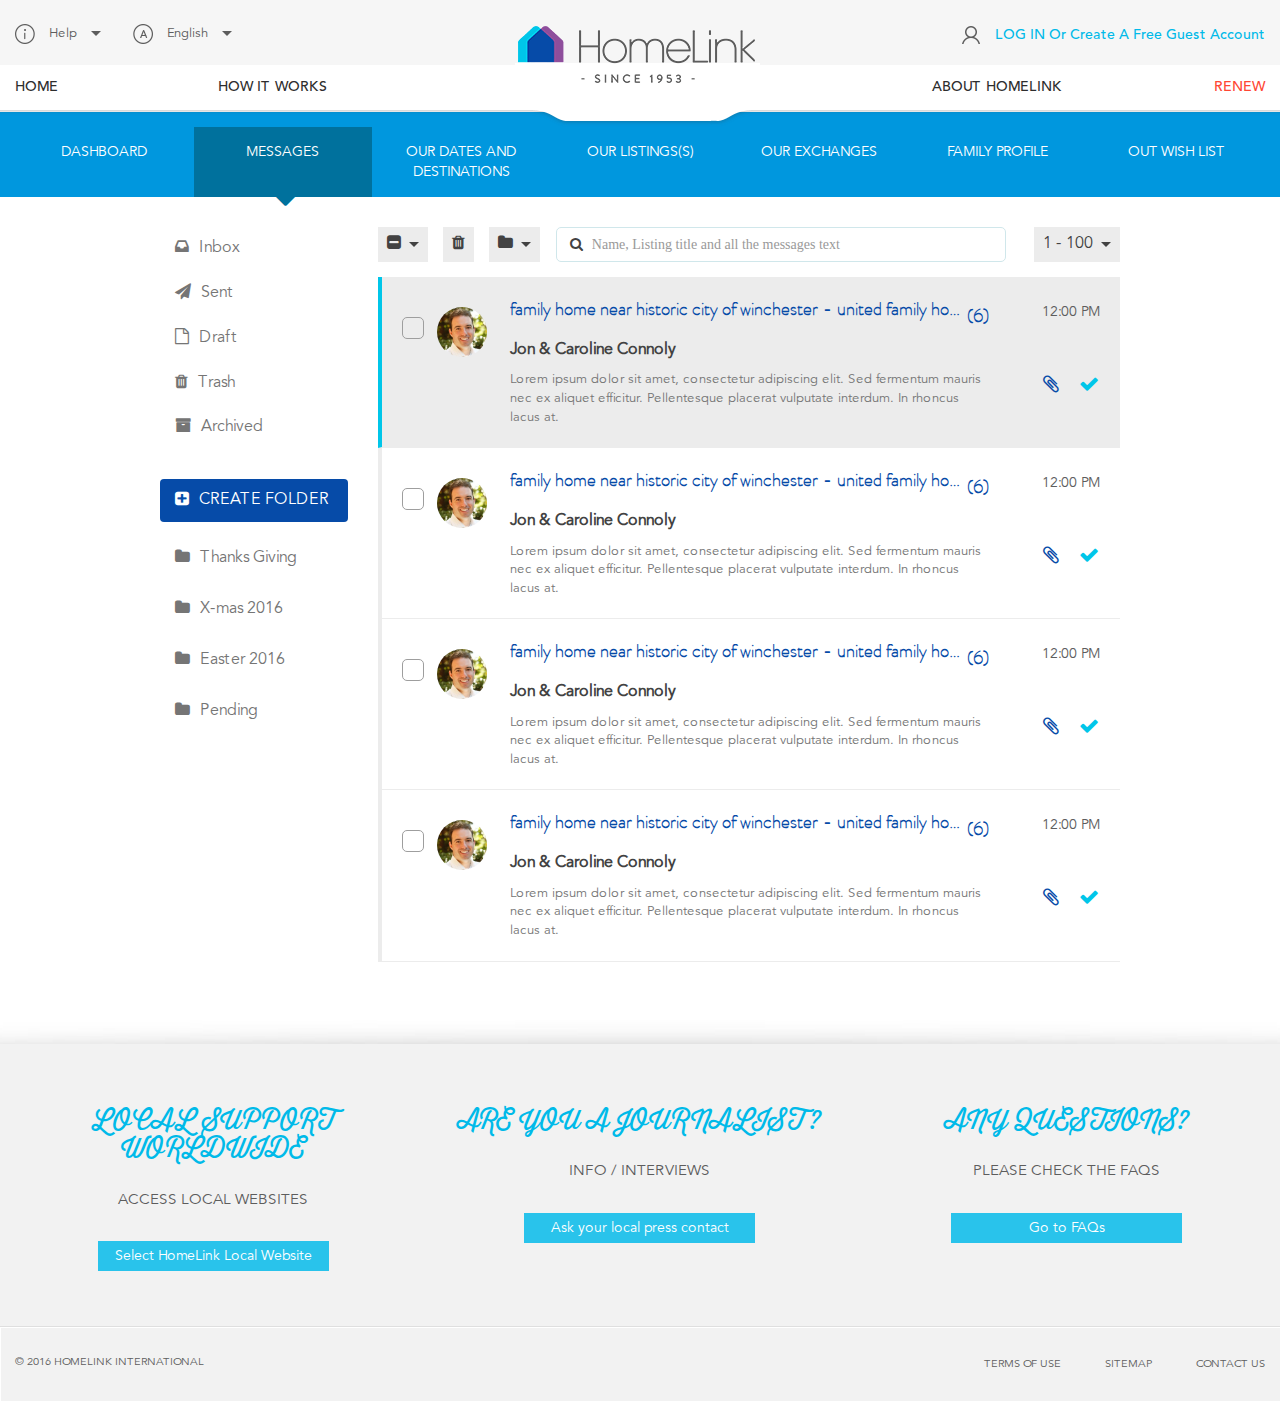
==== archived.html @ 824cca0e "Conversation With Page Added" ====
<!DOCTYPE html>
<html>
	<head>
		<title>Listing Page</title>
	    <link rel="icon" type="image/x-icon" href="/favicon.ico">
	    <meta name="viewport" content="width=990px">
	    <meta name="robots" content="noindex, nofollow" />
	    <meta charset="utf-8">
	    <meta http-equiv="X-UA-Compatible" content="IE=8" />
	    <meta http-equiv="X-UA-Compatible" content="IE=edge,chrome=1" />
	    <!-- css start -->
	    <link rel="stylesheet" type="text/css" href="css/style.css" />
        <link rel="stylesheet" type="text/css" href="css/homelink.css" />
        <link rel="stylesheet" type="text/css" href="css/bootstrap.min.css" />
        <link rel="stylesheet" href="fonts/font-awesome/css/font-awesome.min.css" />
	    <!-- HTML5 Shim and Respond.js IE8 support of HTML5 elements and media queries -->
	    <!--[if lt IE 9]>
	      	<script src="https://oss.maxcdn.com/libs/html5shiv/3.7.0/html5shiv.js"></script>
	      	<script src="https://oss.maxcdn.com/libs/respond.js/1.4.2/respond.min.js"></script>
	    	<![endif]-->	    		    	
	</head>
<body>
	<div class="wrapper">
		<!-- header start -->
		<div id="header">
			<h1 class="logo">
				<a href="https://homelink.org/en/">
					<img src="images/logo.png" alt="Homelink">
				</a>
			</h1>
			<!-- logo end -->
            <div class="top-bar text-capitalize">
				<div class="container">
					<ul class="nav nav-pills pull-left">
						<li class="dropdown help" role="presentation">
                            <span></span>
                            <a aria-expanded="true" aria-haspopup="true" role="button" data-toggle="dropdown" id="drop4" class="dropdown-toggle" href="#"> 
								Help
								<span class="caret"></span>
							</a>
                            <ul aria-labelledby="drop4" id="menu1" class="dropdown-menu">
                                <li>
                                    <a href="https://homelink.org/en/help">Help</a>
                                </li>
                                <li>
                                    <a href="https://homelink.org/en/help#faq-category-23">
									How does home exchange work?
									</a>
                                </li>
                                <li>
                                    <a href="https://homelink.org/en/help#faq-category-24">
										What are the different types of home exchange?
									</a>
                                </li>
                                <li>
                                    <a href="https://homelink.org/en/help#faq-category-27">What if?... Common Concerns
									</a>
                                </li>
                                <li>
                                    <a href="https://homelink.org/en/help#faq-category-145">How can I access the old HomeLink website?</a>
                                </li>
                            </ul>
                        </li>
                        <li class="dropdown lang" role="presentation">
                            <span></span>
                            <a aria-expanded="true" aria-haspopup="true" role="button" data-toggle="dropdown" id="drop4" class="dropdown-toggle" href="#"> 
								English
								<span class="caret"></span>
							</a>
                            <ul aria-labelledby="drop4" id="menu1" class="dropdown-menu">
                                <li><a href="https://homelink.org/da/">dansk</a></li>
                                <li><a href="https://homelink.org/en/">English</a></li>
                                <li><a href="https://homelink.org/et/">eesti</a></li>
                                <li><a href="https://homelink.org/fi/">suomi</a></li>
                                <li><a href="https://homelink.org/fr/">français</a></li>
                                <li><a href="https://homelink.org/de/">Deutsch</a></li>
                                <li><a href="https://homelink.org/it/">italiano</a></li>
                                <li><a href="https://homelink.org/nl/">Nederlands</a></li>
                                <li><a href="https://homelink.org/nb/">norsk bokmål</a></li>
                                <li><a href="https://homelink.org/sv/">svenska</a></li>
                                <li><a href="https://homelink.org/tr/">Türkçe</a></li>
                                <li><a href="https://homelink.org/es/">español</a></li>
                            </ul>
                        </li>
					</ul>
					<ul class="pull-right user-bar nav nav-pills">						
						<!-- before login -->
						<li class="dropdown login logout" role="presentation"> 
							<span></span>
							<a aria-expanded="true" aria-haspopup="true" role="button" data-toggle="dropdown" id="drop4" class="dropdown-toggle" href="#"> 
								LOG IN or Create a Free Guest Account								
							</a>							
						</li>
						<!-- before login end-->
					</ul>

				</div>				
			</div>
			<!-- top-bar end -->
			<div class="head-bottom">
				<div class="container">					
					<div id="nav" class="text-uppercase">
						<ul class="nav nav-pills row text-left">
							<li class="col-sm-6">
								<div class="col-sm-4">
									<a href="https://homelink.org/en/">Home</a>
								</div>
								<div class="col-sm-4">
									<a href="https://homelink.org/en/information">How it works</a>
								</div>
							</li>							
							<li class="col-sm-6 pull-right text-right">								
								<div class="col-sm-4 pull-right link-color">
									<a href="https://homelink.org/en/renew">RENEW</a>
								</div>
								<div class="col-sm-4 pull-right">
  									<a href="https://homelink.org/en/about">about homelink</a>
  								</div>
							</li>							
						</ul>
					</div>
					<!-- nav end -->
				</div>
				<!-- head-bottom end -->
			</div>
		</div>
		<!-- header end -->
		<div id="mid-section">

            <div id="main-header">
                <div class="container">
                    <nav class="navbar navbar-default">
                        <ul class="nav navbar-nav">
                            <li><a href="#">DASHBOARD</a></li>
                            <li class="active"><a href="#">MESSAGES</a></li>
                            <li><a href="#">OUR DATES AND DESTINATIONS</a></li>
                            <li><a href="#">OUR LISTINGS(S)</a></li>
                            <li><a href="#">OUR EXCHANGES</a></li>
                            <li><a href="#">FAMILY PROFILE</a></li>
                            <li><a href="#">OUT WISH LIST</a></li>
                        </ul>
                    </nav>
                </div>
            </div>

            <div id="main-wrapper">
            	<div class="wrap wrap960">

                    <!--        Create Folder Popup         -->

                    <div class="modal fade" id="createFolderPopup" role="dialog">
                        <div class="modal-dialog">
                            <div class="modal-content">
                                <div class="modal-header">
                                  <button type="button" class="close" data-dismiss="modal">Close <span>&times;</span></button>
                                  <h4 class="modal-title">Thanks Giving 2016</h4>
                                </div>
                                <div class="modal-body">
                                    <div class="form-group">
                                        <label for="email">Edit folder name</label>
                                        <input type="email" class="form-control" placeholder="Thanks Giving 2016" id="email" />
                                    </div>
                                    <a href="javascript:;" class="delete-link">Delete this folder</a>
                                </div>
                                <div class="modal-footer">
                                    <button type="button" class="btn btn-cancel" data-dismiss="modal">Cancel</button>
                                    <button type="button" class="btn btn-save">Save</button>
                                </div>
                            </div>
                        </div>
                    </div>

            		<div class="row">
            			<div class="col-sm-3 sidebar-list">
            				<ul class="nav nav-pills nav-stacked main-menu-list">
            					<li><a href="#"><i class="fa fa-inbox"></i>Inbox</a></li>
            					<li><a href="#"><i class="fa fa-paper-plane"></i>Sent</a></li>
            					<li><a href="#"><i class="fa fa-file-o"></i>Draft</a></li>
            					<li><a href="#"><i class="fa fa-trash"></i>Trash</a></li>
            					<li><a href="#"><i class="fa fa-archive"></i>Archived</a></li>
            				</ul>
            				<ul class="nav nav-pills nav-stacked create-folder-list">
            					<li>
            						<a href="javascript:;" class="btn-create-folder" data-toggle="modal" data-target="#createFolderPopup">
            							<i class="fa fa-plus-square"></i>Create Folder
            						</a>
            					</li>
            					<li><a href="#" class="ellipsis"><i class="fa fa-folder"></i>Thanks Giving</a></li>
            					<li><a href="#" class="ellipsis"><i class="fa fa-folder"></i>X-mas 2016</a></li>
            					<li><a href="#" class="ellipsis"><i class="fa fa-folder"></i>Easter 2016</a></li>
            					<li><a href="#" class="ellipsis"><i class="fa fa-folder"></i>Pending</a></li>
            				</ul>
            			</div>
            			<div class="col-sm-9 content-list">
            				<nav class="content-list-header">
            					<div class="row">
            						<div class="col-sm-3">
                                        <div class="dropdown action-box">
                                            <button class="btn dropdown-toggle" type="button" data-toggle="dropdown">
                                                <i class="fa fa-minus-square"></i>
                                              <span class="caret"></span></button>
                                              <ul class="dropdown-menu">
                                                <li><a href="#">HTML</a></li>
                                                <li><a href="#">CSS</a></li>
                                                <li><a href="#">JavaScript</a></li>
                                              </ul>
                                        </div>
                                        <div class="action-box">
                                            <button class="btn dropdown-toggle" type="button">
                                                <i class="fa fa-trash"></i>
                                            </button>
                                        </div>
                                        <div class="dropdown action-box">
                                            <button class="btn dropdown-toggle" type="button" data-toggle="dropdown">
                                                <i class="fa fa-folder"></i>
                                              <span class="caret"></span></button>
                                              <ul class="dropdown-menu">
                                                <li><a href="#">HTML</a></li>
                                                <li><a href="#">CSS</a></li>
                                                <li><a href="#">JavaScript</a></li>
                                              </ul>
                                        </div>
		    						</div>
	    							<div class="search-box col-sm-7">
	    								<a href="#">
	    									<div class="form-group">
	    										<i class="fa fa-search"></i>
	    										<input type="text" class="form-control" placeholder="Name, Listing title and all the messages text" />
	    									</div>
	    								</a>
	    							</div>
	    							<div class="col-sm-2">
                                        <div class="dropdown action-box pagination-tab pull-right">
                                            <button class="btn dropdown-toggle" type="button" data-toggle="dropdown">
                                                1 - 100
                                              <span class="caret"></span></button>
                                              <ul class="dropdown-menu">
                                                <li><a href="#">HTML</a></li>
                                                <li><a href="#">CSS</a></li>
                                                <li><a href="#">JavaScript</a></li>
                                              </ul>
                                        </div>
	    							</div>
	    						</div>
	    					</nav>

    						<div class="content-list-row active">
    							<div class="row">
    								<div class="col-sm-2 img-checkbox">
										<input type="checkbox" id="checkbox1" />
										<label for="checkbox1"></label>
										<img src="images/user-pic.jpg" alt="archived" />
    								</div>
    								<div class="col-sm-8">
    									<h2>
    										<span class="ellipsis">family home near historic city of winchester - united family home near historic city of winchester - united</span>
    										<span>(6)</span>
    									</h2>
    									<p class="mailer-name">Jon & Caroline Connoly</p>
    									<p class="mail-content">
    										Lorem ipsum dolor sit amet, consectetur adipiscing elit. Sed fermentum mauris nec ex aliquet efficitur. Pellentesque placerat vulputate interdum. In rhoncus lacus at.
    									</p>
    								</div>
    								<div class="col-sm-2">
    									<p class="time">12:00 PM</p>
    									<div class="attached-files">
    										<i class="fa fa-paperclip"></i>
    										<i class="fa fa-check active"></i>
    									</div>
    								</div>
    							</div>
    						</div>

    						<div class="content-list-row">
    							<div class="row">
    								<div class="col-sm-2 img-checkbox">
										<input type="checkbox" id="checkbox2" />
										<label for="checkbox2"></label>
										<img src="images/user-pic.jpg" alt="archived" />
    								</div>
    								<div class="col-sm-8">
    									<h2>
    										<span class="ellipsis">family home near historic city of winchester - united family home near historic city of winchester - united</span>
    										<span>(6)</span>
    									</h2>
    									<p class="mailer-name">Jon & Caroline Connoly</p>
    									<p class="mail-content">
    										Lorem ipsum dolor sit amet, consectetur adipiscing elit. Sed fermentum mauris nec ex aliquet efficitur. Pellentesque placerat vulputate interdum. In rhoncus lacus at.
    									</p>
    								</div>
    								<div class="col-sm-2">
    									<p class="time">12:00 PM</p>
    									<div class="attached-files">
    										<i class="fa fa-paperclip"></i>
    										<i class="fa fa-check active"></i>
    									</div>
    								</div>
    							</div>
    						</div>

    						<div class="content-list-row">
    							<div class="row">
    								<div class="col-sm-2 img-checkbox">
										<input type="checkbox" id="checkbox3" />
										<label for="checkbox3"></label>
										<img src="images/user-pic.jpg" alt="archived" />
    								</div>
    								<div class="col-sm-8">
    									<h2>
    										<span class="ellipsis">family home near historic city of winchester - united family home near historic city of winchester - united</span>
    										<span>(6)</span>
    									</h2>
    									<p class="mailer-name">Jon & Caroline Connoly</p>
    									<p class="mail-content">
    										Lorem ipsum dolor sit amet, consectetur adipiscing elit. Sed fermentum mauris nec ex aliquet efficitur. Pellentesque placerat vulputate interdum. In rhoncus lacus at.
    									</p>
    								</div>
    								<div class="col-sm-2">
    									<p class="time">12:00 PM</p>
    									<div class="attached-files">
    										<i class="fa fa-paperclip"></i>
    										<i class="fa fa-check active"></i>
    									</div>
    								</div>
    							</div>
    						</div>

    						<div class="content-list-row">
    							<div class="row">
    								<div class="col-sm-2 img-checkbox">
										<input type="checkbox" id="checkbox4" />
										<label for="checkbox4"></label>
										<img src="images/user-pic.jpg" alt="archived" />
    								</div>
    								<div class="col-sm-8">
    									<h2>
    										<span class="ellipsis">family home near historic city of winchester - united family home near historic city of winchester - united</span>
    										<span>(6)</span>
    									</h2>
    									<p class="mailer-name">Jon & Caroline Connoly</p>
    									<p class="mail-content">
    										Lorem ipsum dolor sit amet, consectetur adipiscing elit. Sed fermentum mauris nec ex aliquet efficitur. Pellentesque placerat vulputate interdum. In rhoncus lacus at.
    									</p>
    								</div>
    								<div class="col-sm-2">
    									<p class="time">12:00 PM</p>
    									<div class="attached-files">
    										<i class="fa fa-paperclip"></i>
    										<i class="fa fa-check active"></i>
    									</div>
    								</div>
    							</div>
    						</div>
            			</div>
            		</div>
            	</div>
            </div>
        </div>
		<!-- footer start -->
		<div id="footer">
			<div class="container">
				<div class="row text-center">
					<div class="col-sm-4">
						<h2>Local support worldwide</h2> 
						<p class="link">
							<a href="https://homelink.org/en/selectCountryPopin">Access Local Websites</a>
						</p>
						<a href="#" class="btn bg-blue button">Select HomeLink Local Website</a>
					</div>
					<div class="col-sm-4">
						<h2>Are you a journalist?
						</h2> 
						<p class="link">
							<a href="https://homelink.org/en/selectCountryPopin">info / interviews</a>
						</p>
						<a href="#" class="btn bg-blue button">Ask your local press contact</a>
					</div>
					<div class="col-sm-4">
						<h2>Any questions?</h2> 
						<p class="link">
							<a href="https://homelink.org/en/selectCountryPopin">please check the faqs</a>
						</p>
						<a href="#" class="btn bg-blue button">Go to FAQs</a>
					</div>
				</div>
			</div>
			<div class="footer-bottom text-uppercase">
				<div class="container">
					<p class="pull-left">&copy 2016 homelink international</p>
					<ul class="pull-right reset">
						<li>
							<a href="https://homelink.org/en/terms-of-use">Terms of use</a>
						</li>	
						<li>
							<a href="https://homelink.org/en/site-map">Sitemap</a>
						</li>
						<li>
							<a href="https://homelink.org/en/contact-us">Contact us</a>
						</li>	
					</ul>
				</div>
			</div>
		</div>
		<!-- footer end -->
	</div>
	<!-- wrapper end -->	
	<script src="js/jquery-1.9.1.min.js"></script>
    <script src="js/bootstrap.min.js"></script>
    <script src="js/jquery.jscrollpane.min.js" type="text/javascript"></script>
    <script src="js/jquery.mousewheel.js" type="text/javascript"></script>
    <script src="js/custom.js" type="text/javascript"></script>

    <script type="text/javascript">
        $(document).ready(function() {
            
        })
    </script>
</body>
</html>
---- css/style.css ----
@font-face {
    font-family: 'AvenirLTStdMedium';
    src: url('../fonts/AvenirLTStdMedium.eot');
    src: url('../fonts/AvenirLTStdMedium.eot') format('embedded-opentype'), url('../fonts/AvenirLTStdMedium.woff2') format('woff2'), url('../fonts/AvenirLTStdMedium.woff') format('woff'), url('../fonts/AvenirLTStdMedium.ttf') format('truetype'), url('../fonts/AvenirLTStdMedium.svg#AvenirLTStdMedium') format('svg');
}

@font-face {
    font-family: 'AvenirLTStdBook';
    src: url('../fonts/AvenirLTStdBook.eot');
    src: url('../fonts/AvenirLTStdBook.eot') format('embedded-opentype'), url('../fonts/AvenirLTStdBook.woff2') format('woff2'), url('../fonts/AvenirLTStdBook.woff') format('woff'), url('../fonts/AvenirLTStdBook.ttf') format('truetype'), url('../fonts/AvenirLTStdBook.svg#AvenirLTStdBook') format('svg');
}

@font-face {
    font-family: 'ThirstyScriptRegular';
    src: url('../fonts/ThirstyScriptRegular.eot');
    src: url('../fonts/ThirstyScriptRegular.eot') format('embedded-opentype'), url('../fonts/ThirstyScriptRegular.woff2') format('woff2'), url('../fonts/ThirstyScriptRegular.woff') format('woff'), url('../fonts/ThirstyScriptRegular.ttf') format('truetype'), url('../fonts/ThirstyScriptRegular.svg#ThirstyScriptRegular') format('svg');
}

@font-face {
    font-family: "brandon_thin";
    font-style: normal;
    font-weight: normal;
    src: url("../fonts/Brandon_thin.eot");
    src: url("../fonts/Brandon_thin.eot?#iefix") format("embedded-opentype"), url("../fonts/Brandon_thin.woff") format("woff"), url("fonts/Brandon_thin.ttf") format("truetype"), url("../fonts/Brandon_thin.svg#Brandon_thin") format("svg");
}

@font-face {
    font-family: 'AvenirLTStdHeavy';
    src: url('../fonts/AvenirLTStdHeavy.eot');
    src: url('../fonts/AvenirLTStdHeavy.eot') format('embedded-opentype'), url('../fonts/AvenirLTStdHeavy.woff2') format('woff2'), url('../fonts/AvenirLTStdHeavy.woff') format('woff'), url('../fonts/AvenirLTStdHeavy.ttf') format('truetype'), url('../fonts/AvenirLTStdHeavy.svg#AvenirLTStdHeavy') format('svg');
}

.wrapper {
    font-family: "AvenirLTStdBook";
    color: #5d5d5d;
    font-size: 14px;
}

.wrapper .container {
    max-width: 1400px;
    width: 100%;
    padding: 0 35px;
}

.wrapper a:hover,
.wrapper a:focus {
    text-decoration: none;
    outline: none;
}

#header {
    background-image: url("../images/header_shadow.png");
    background-position: center bottom;
    background-repeat: no-repeat;
    height: 130px;
    position: relative;
    z-index: 99;
}

#header .logo {
    bottom: 0;
    height: 60px;
    left: 0;
    margin: auto;
    position: absolute;
    right: 0;
    top: -20px;
    width: 250px;
}

#header .top-bar {
    background-color: #f6f6f6;
    min-height: 65px;
    font-family: "AvenirLTStdBook";
    padding-top: 15px;
}

.top-bar .nav li span {
    background-image: url("../images/header-sprite.png");
    display: inline-block;
    height: 20px;
    vertical-align: middle;
    width: 20px;
    background-repeat: no-repeat;
}

.top-bar ul li a {
    display: inline-block;
    margin: 10px 30px 10px 10px;
    padding: 0;
    font-size: 13px;
    color: #5d5d5d;
}

#header .top-bar ul li a span.caret {
    height: 5px;
    width: 10px;
    background-position: -105px 0;
    border: medium none;
    margin-left: 10px;
}

.top-bar .nav.pull-left li.lang span {
    background-position: -25px 0;
}

.top-bar .nav li.login span {
    background-position: -82px 0;
}

.top-bar .nav li.logout a {
    font-size: 14px
}

.top-bar ul li.email a {
    background-image: url("../images/header-sprite.png");
    background-position: -51px 2px;
    background-repeat: no-repeat;
    display: inline-block;
    height: 23px;
    margin: 11px 0 0;
    padding: 0;
    position: relative;
    width: 32px;
    margin-right: 25px;
}

.top-bar ul .email small {
  background-color: #ff4935;
  border-radius: 50%;
  color: #ffffff;
  display: inline-block;
  font-size: 10px;
  padding: 1px 5px;
  position: absolute;
  right: -1px;
  text-align: center;
  top: -8px;
  z-index: 999;
}

.top-bar .login a {
    color: #00bae9;
    font-family: "AvenirLTStdMedium";
    font-size: 15px;
    margin-right: 0
}

ul li .dropdown-menu a {
    display: block;
    margin: 0;
    padding: 3px 12px;
}
.dropdown-menu.right-dropdown {
  left: auto;
  right: 0;
}
ul li .dropdown-menu a:hover {
    background-color: #29c3eb;
    color: #fff
}

.login .dropdown-menu a {
    color: #5d5d5d;
    font-size: 13px;
}

.user-bar .open > .dropdown-menu {
    left: auto;
    right: 0;
}

.head-bottom {
    min-height: 45px;
}

#header .head-bottom li a {
    font-size: 14px;
    color: #2d2d2d;
}

#header .head-bottom li a:hover {
    color: #00bae9
}

#nav {
    font-family: "AvenirLTStdMedium"
}

#nav .nav li {
    line-height: 44px;
    width: 49.9%;
}

#nav .nav-pills li.logo a {
    position: absolute;
    top: 0;
}

#header .nav > li > a:hover,
#header .nav > li > a:focus {
    background-color: transparent;
    text-decoration: none;
}

#header .nav-pills li a {
    border-radius: 0;
    transition: all 0.2s ease 0s;
}

#nav .nav li .col-sm-4 {
    padding: 0;
    text-transform: uppercase;
}

#nav .nav li .link-color a {
    color: #ff4633;
}


/*header end*/

#footer {
    background-color: #f2f2f2;
    background-image: url("../images/footer-shadow.png");
    background-position: center top;
    background-repeat: repeat-x;
    padding-top: 95px;
    width: 100%;
}

#footer h2 {
    color: #00bae9;
    font-size: 26px;
    font-family: "ThirstyScriptRegular"
}

#footer p.link a {
    font-size: 15px;
    text-transform: uppercase;
    color: #5d5d5d;
}

#footer .button.btn {
    min-width: 231px;
}

.footer-bottom ul {
    margin-bottom: 0
}

.footer-bottom ul li {
    float: left;
    list-style: outside none none;
    margin-left: 44px;
}

.footer-bottom p,
.footer-bottom a {
    font-size: 11px;
    color: #5d5d5d;
    margin-bottom: 0
}

.footer-bottom {
    border-top: 1px solid #dfdfdf;
    line-height: 72px;
    min-height: 72px;
    margin-top: 55px;
    box-shadow: 1px 1px #ffffff inset;
}

#footer .link {
    margin: 26px 0 30px;
}


/*Common css*/
:focus{
    outline: none;
}
.nav .open > a, .nav .open > a:focus, .nav .open > a:hover{
    background-color: transparent;
    border: none;
}
.bg-blue {
    background-color: #29c3eb
}

.bg-purple {
    background-color: #8d4d9b
}

.button.btn {
    color: #fff;
    border-radius: 0;
    height: 30px;
    padding: 4px 12px;
}

.button.btn:hover,
.button.btn:focus {
    color: #fff
}

.col-sm-1,
.col-sm-2,
.col-sm-3,
.col-sm-4,
.col-sm-5,
.col-sm-6,
.col-sm-7,
.col-sm-8,
.col-sm-9,
.col-sm-10,
.col-sm-11,
.col-sm-12 {
    float: left;
}

.col-sm-12 {
    width: 100%;
}

.col-sm-11 {
    width: 91.66666667%;
}

.col-sm-10 {
    width: 83.33333333%;
}

.col-sm-9 {
    width: 75%;
}

.col-sm-8 {
    width: 66.66666667%;
}

.col-sm-7 {
    width: 58.33333333%;
}

.col-sm-6 {
    width: 50%;
}

.col-sm-5 {
    width: 41.66666667%;
}

.col-sm-4 {
    width: 33.33333333%;
}

.col-sm-3 {
    width: 25%;
}

.col-sm-2 {
    width: 16.66666667%;
}

.col-sm-1 {
    width: 8.33333333%;
}

.wrapper input.form-control {
    border-color: #d0e7eb;
    border-radius: 0;
    box-shadow: none;
    font-size: 13px;
    height: 32px;
}

.wrapper .form-control::-moz-placeholder {
    color: #b3b3b3
}

.reset {
    padding: 0;
    margin: 0;
    list-style: none;
}

.tooltip .tooltip-inner {
    border-radius: 0;
    font-family: "AvenirLTStdBook";
    font-size: 12px;
    padding: 3px 5px;
    width: 70px;
    right: 0;
    left: 12px;
}


/*Common css end*/
#mid-section {
  clear: both;
  margin-top: -18px;
}

#filter-section {
    background-color: #f2f2f2;
    height: 86px;
    padding-top: 13px;
    border-bottom: 1px solid #d2d2d2;
}

#filter-section .container {
    position: relative;
}

#filter-section .form-group.small-group {
    min-width: 125px;
}

#filter-section .form-group.input-group {
    width: 190px;
}

#filter-section .form-group {
    float: left;
    margin-right: 15px;
}

#filter-section label {
    font-size: 12px;
    font-weight: normal;
    font-family: "AvenirLTStdMedium"
}

#filter-section .date-periods label {
    display: block;
}

#filter-section .date-periods .date-period {
    display: inline-block;
    position: relative;
}

.connected {
    background: #d0e7eb;
    display: inline-block;
    height: 1px;
    margin: 0 -4px;
    vertical-align: text-top;
    width: 15px;
    vertical-align: -webkit-baseline-middle;
    -ms-vertical-align: middle;
    vertical-align: middle \9;
}

input.smalldatepicker.blue {
    background-image: url("../images/calender.png");
    background-position: right center;
    background-repeat: no-repeat;
    padding-right: 36px;
    width: 130px;
}

.date-period input {
    cursor: pointer;
}

#filter-section .bg-blue.btn.button {
    margin-top: 23px;
    text-transform: uppercase;
    line-height: 24px;
}

.clear-search {
    color: #ff4935;
    display: inline-block;
    font-size: 12px;
    margin-top: 30px;
}

.clear-search:hover,
.clear-search:focus {
    color: #ff4935;
}

.right-search > ul {
    list-style: outside none none;
    padding: 0;
}

.right-search > ul > li {
  border-left: 1px solid #dfdfdf;
  box-shadow: 1px 0 0 0 #ffffff inset;
  display: block;
  float: left;
  height: 63px;
}
.right-search ul > li.pad-none > a{
    padding-right: 0;
    margin-right: 0;
}

.right-search ul a {
  color: #808080;
  display: block;
  font-size: 12px;
  margin: 0 4px;
  padding: 10px 8px 7px;
  padding: 10px 6px 0 \9;
  position: relative;
  height: 63px;
}
ul li.most-recent.active a,ul li.most-recent a:hover {
  padding: 10px 4px 7px;
}
.right-search ul li li a{
    height: auto;
}
.right-search ul > li.more-filter.active > a,.right-search ul > li.most-recent.active > a,
.right-search ul > li.more-filter > a:hover,.right-search ul > li.most-recent > a:hover{
  background-color: #dfdfdf;
}
.right-search ul > li.more-filter.active > a::after,.right-search ul > li.most-recent.active > a::after {
  border-color: #dfdfdf rgba(0, 0, 0, 0);
  border-style: solid;
  border-width: 6px 6px 0;
  bottom: -5px;
  content: "";
  display: block;
  height: 5px;
  left: 0;
  margin: 0 auto;
  position: absolute;
  right: 0;
  width: 13px;
}
.right-search ul li.more-filter li a:hover{
    background-color:#fff;
}
.right-search ul a span {
    background-image: url("../images/search-sprite.png");
    background-repeat: no-repeat;
    display: block;
    height: 24px;
    margin: 0 auto 5px;
    width: 24px;
}
.logout-filter .right-search ul > li > li a {
  margin: 0;
  padding: 10px 10px 7px;
  z-index: 9;
}
.right-search ul li.most-recent {
  position: relative;
}
.logout-filter .right-search > ul > li.active.most-recent > a,
.logout-filter .right-search > ul > li.most-recent > a:hover{
  padding: 10px 13.5px;
}
.most-recent small {
    color: #808080;
    display: inline-block;
    font-size: 13px;
}

.most-recent strong {
  display: block;
  font-weight: normal;
  overflow: hidden;
}

.right-search ul li.most-recent a span {
    display: inline-block;
    background-position: -57px 0;
    vertical-align: middle;
}

.right-search ul li.more-filter a span {
    background-position: -30px 0;
}

#filter-section.logout-filter .form-group {
    margin-right: 20px;    
}
.form-group.small-group.date-periods {
    margin-top: 2px;
    margin-bottom: 0;
}

.logout-filter .right-search ul > li.pad-none > a{
    padding-right: 0;
    margin-right: 0;
}

.logout-filter .right-search > ul > li > a {
  padding: 10px 27px 0;
}
.right-search ul li a.clear {
  color: #ff4935;
  display: inline-block;
  height: auto;
  padding: 0;
}
#filter-section .right-btn .btn.button.bg-blue {
  display: inline-block;
  line-height: normal;
  margin: 0;
  text-transform: capitalize;
  vertical-align: inherit;
}
.right-btn {
  bottom: 10px;
  position: absolute;
  right: 10px;
}
#filter-section .last-list .scroll-pane {
  min-height: 240px;
}
#filter-section .list-item .scroll-pane {
  width:75px !important;
}
/*filter-section end*/

.page-heading {
    border-bottom: 1px solid #e5e5e5;
    clear: both;
    float: left;
    width: 100%;
    margin-bottom: 35px;
}

.page-heading .pull-right {
    margin: 30px 20px -1px 0;
}

.page-heading ul {
    display: inline-block;
    margin: 0;
    padding: 0;
    vertical-align: middle;
}

.page-heading ul li {
    display: inline-block;
    height: 43px;
    width: 51px;
    float: left;
    margin-left: 1px;
}

.page-heading ul li a.selected::after {
    border-color: #ff4935 rgba(0, 0, 0, 0);
    border-style: solid;
    border-width: 7px 8px 0;
    content: "";
    display: block;
    height: 7px;
    left: 0;
    margin: 0 auto;
    position: absolute;
    right: 0;
    top: 42px;
    width: 16px;
}

.page-heading ul li a {
    display: block;
    position: relative;
    width: 100%;
    height: 100%;
    border: 1px solid #cdcdcd;
}

.page-heading ul li a span {
    background-image: url("../images/view-sprite.png");
    background-repeat: no-repeat;
    display: block;
    height: 22px;
    left: 0;
    margin: auto;
    position: absolute;
    right: 0;
    top: 0;
    width: 22px;
    bottom: 0;
}

.page-heading ul li a.selected {
    background-color: #ff4935;
    border-color: #ff4935;
}

.page-heading ul li.map-menu a.selected span {
    background-position: -29px 0;
}

.page-heading ul li.map-menu a span {
    background-position: -29px -28px;
}

.page-heading ul li.listing-menu a span {
    background-position: 0 -28px;
}

.page-heading ul li.listing-menu a.selected span {
    background-position: 0 0;
}

.page-heading ul li a.selected {
    background-color: #ff4935;
}

.page-heading h1 {
    color: #333333;
    font-size: 28px;
    font-family: "brandon_thin";
    display: inline-block;
    margin-top: 30px;
}

.result-count {
  color: #333333;
  display: inline-block;
  font-size: 16px;
  margin: 22px 0 0 10px;
}

.page-heading .form-check {
    display: inline-block;
    margin-right: 10px;
}

.page-heading .form-check-label {
    color: #2d2d2d;
    font-size: 15px;
    font-weight: normal;
    cursor: pointer;
}

.page-heading .form-check-input {
    margin-right: 4px;
}


/*page-heading end*/

.search-result {
    float: left;
    width: 100%;
    margin-bottom: 50px;
}

#filter label {
    color: #2d2d2d;
    font-size: 16px;
    font-weight: normal;
    cursor: pointer;
}


/*search-result end*/

#search-listView {
    margin-bottom: 30px;
    overflow: hidden;
    padding: 0 35px;
}

#search-listView .left-bar {
    padding: 0;
}

#search-listView .left-bar .img-div {
    border: 1px solid #ffffff;
    box-shadow: 0 0 3px #aaaaaa;
    display: block;
    height: 153px;
    width: 202px;
}

#search-listView h2 {
    font-size: 18px;
    margin: 0;
    font-family: "AvenirLTStdMedium"
}

#search-listView h3 {
    color: #5d5d5d;
    font-size: 14px;
    margin-top: 12px;
}

#search-listView h2 a {
    color: #2d2d2d;
}

#search-listView h4 {
    font-size: 14px;
    margin-bottom: 5px;
    width: 131px;
    color: #2d2d2d;
    font-family: "AvenirLTStdHeavy"
}

.text-ellipsis {
    overflow: hidden;
    text-overflow: ellipsis;
    white-space: nowrap;
    width: 100%;
}

#search-listView .discription > p {
    display: inline-block;
    padding: 0 16px;
    margin-bottom: 3px;
    width: 50%;
}

#search-listView p.pad-left {
    border-right: 1px solid #5d5d5d;
    line-height: 14px;
    padding-left: 0;
}

#search-listView .discription .pad-right {
    padding-right: 0;
}

#search-listView .person-details {
    bottom: 0;
    position: absolute;
}

.person-details ul li {
    border-right: 1px solid #dfdfdf;
    display: inline-block;
    height: 29px;
    padding: 4px 15px 0;
}

.person-details ul li span {
    background-image: url("../images/details-sprite.png");
    display: inline-block;
    height: 21px;
    margin-right: 10px;
    vertical-align: middle;
    width: 36px;
}

.person-details ul li.childs span {
    background-position: -43px 0;
    height: 18px;
    width: 29px;
}

.person-details ul li.pets span {
    background-position: -81px 0;
    height: 17px;
    width: 28px;
}

.person-details ul li small {
    color: #064ba8;
    display: inline-block;
    font-size: 13px;
    vertical-align: sub;
}

.person-details ul li.pets {
    border-right: 0 none;
}

.discription > a {
    color: #00c6e9;
    display: inline-block;
    margin-bottom: 3px;
    width: 80px;
}
.discription > a:hover{
 color: #ff4633   
}

#search-listView .right-bar {
    min-height: 153px;
    padding-right: 0;
}

#search-listView .room-details li span {
    background-image: url("../images/details-sprite.png");
    background-position: 0 -22px;
    display: block;
    height: 21px;
    width: 30px;
}

#search-listView .room-details li.beds span {
    background-position: -41px -21px;
}

#search-listView .room-details li.bath span {
    background-position: -80px -23px;
}

.room-details li {
    border-right: 1px solid #dfdfdf;
    display: inline-block;
    padding: 0 15px;
    height: 37px;
    margin-top: 8px;
}

.room-details li.bath {
    border-right: 0;
}

.room-details small {
    color: #064ba8;
    font-size: 13px;
}

#search-listView .tools-button {
    padding-right: 0;
}

.tools-button li {
    display: inline-block;
    margin-right: 14px;
    margin-right: 13px \9;
}

.tools-button {
    margin-top: 15px;
}

.tools-button li a {
    background-position: 0 0;
    background-repeat: no-repeat;
    display: block;
    height: 32px;
    text-align: center;
    width: 117px;
    font-size: 12px;
    line-height: 32px;
    text-transform: uppercase;
}

.tools-button .map-btn > a {
    background-image: url("../images/map-btn.png");
    color: #00c6e9
}
.tools-button .map-btn > a:hover,.tools-button .contact-btn > a:hover,.tools-button .view-btn > a:hover{
  background-position: 0 -35px;
}
.tools-button .contact-btn > a {
    background-image: url("../images/contact-btn.png");
    color: #ff4935
}

.tools-button .view-btn > a {
    background-image: url("../images/view-btn.png");
    color: #8d4d9b
}

.bootom-bar {
    border-bottom: 1px solid #d2d2d2;
    overflow: hidden;
    padding-bottom: 30px;
}

#search-listView .room-details {
    padding: 0;
}

.search-listing .listView {
    margin: 0 -35px;
    overflow: hidden;
    clear: both;
}

.tools-button li.view-btn {
    margin-right: 0
}


/*search-listView end*/

#midContent {
    background-image: url("../images/mid_shadow.png");
    background-position: center top;
    background-repeat: repeat-x;
    padding: 65px 0 10px;
    overflow: hidden;
    margin-top: 25px;
}

#midContent .img {
    background-image: url("../images/icon.png");
    background-position: 0 0;
    background-repeat: no-repeat;
    display: block;
    height: 51px;
    margin: 0 auto;
    width: 54px;
}

#midContent h5 a {
    color: #000000;
    font-size: 20px;
    line-height: 22px;
    font-family: "ThirstyScriptRegular"
}

#midContent p {
    font-size: 15px;
    line-height: 20px;
    margin-bottom: 22px;
}

#midContent .col-sm-3 {
    padding: 0 45px;
}

#midContent .img.network {
    background-position: -62px 0;
}

#midContent .img.steps {
    background-position: -126px 0;
}

#midContent .img.exchange {
    background-position: -188px 0;
}


/*midContent end*/

#mapView .leftSidebar {
    padding: 0;
}

#mapView .rightSidebar {
    padding: 0;
    border-bottom: 1px solid #d2d2d2;
    border-left: 1px solid #d2d2d2
}

.rightSidebar .search-result {
    background-color: #f2f2f2;
    height: 47px;
    margin: 0;
    padding: 11px 15px 0;
}

#mapView #search-listView .right-bar {
    min-height:100%;
    padding: 0 0 0 15px;
    width: 60%;
}

#mapView #search-listView {
  border-bottom: 1px solid #d2d2d2;
  clear: both;
  margin: 15px 15px 0;
  padding: 0 0 15px;
}
#mapView #search-listView:last-child {
  border-bottom: 0 none;
}
#mapView #search-listView .left-bar .img-div {
    height: 122px;
    width: 162px;
}

#mapView .left-bar {
    width: 40%;
}

#mapView #search-listView h3 {
    margin: 5px 0 3px;
}

#mapView .room-details li {
    margin-top: 5px;
}

#mapView .page-heading {
    padding-left: 18px;
}

#mapView .page-heading .pull-right {
    margin: 12px 5px -1px 0;
    -webkit-margin-after: -2px;
}

#mapView .page-heading h1 {
    margin-top: 13px;
}

.scroll-pane {
    width: 100%;
    overflow: auto;
}

.horizontal-only {
    height: auto;
    max-height: 200px;
}

.jspVerticalBar {
    background: #fff none repeat scroll 0 0;
    height: 100%;
    position: absolute;
    right: 0;
    top: 0;
    width: 8px;
    border-radius: 15px;
}

.jspDrag {
    background: #064ba8 none repeat scroll 0 0;
    cursor: pointer;
    left: 0;
    position: relative;
    top: 0;
    border-radius: 15px;
    width: 4px;
    right: 0;
    margin: 0 auto
}

.jspPane {
    position: absolute;
}

.jspContainer {
    overflow: hidden;
    position: relative;
}

.moreFilter-menu {
  display: none;
  left: 0;
  padding: 0 35px;
  position: absolute;
  top: 73px;
  width: 100%;
  z-index: 999;
}

.filter-inner {
    box-shadow: 0 2px 3px #aaa;
}

.right-search ul li.more-filter li {
    border: 0 none;
    box-shadow: none;
    height: auto;
    padding: 0;
    width: 25%;
    z-index: 99;
}

.right-search ul li.more-filter li.active > a,
.right-search ul li.more-filter li.active > a:hover,
.right-search ul li.more-filter li.active > a:focus {
    color: #ff4935;
    border: 0 none;
}

.right-search ul li.more-filter li a {
    border: medium none;
    border-radius: 0;
    color: #333333;
    font-family: "AvenirLTStdMedium";
    font-size: 15px;
    position: relative;
    margin: 0;
}

.right-search ul li.more-filter li.active a::after {
    border-color: #fff rgba(0, 0, 0, 0);
    border-style: solid;
    border-width: 7px 8px 0;
    content: "";
    display: block;
    height: 7px;
    left: 0;
    margin: 0 auto;
    position: absolute;
    right: 0;
    top:38px;
    width: 16px;
}

.moreFilter-menu .nav-tabs,
.right-search > ul > li > li > a:hover {
    background-color: #dfdfdf;
}

.moreFilter-menu .tab-content {
    background-color: #f1f0f0;
    overflow: hidden;
    padding: 20px 15px 0;
    min-height: 350px;
    position: relative;
}

.moreFilter-list .list-check {
    border: 1px solid #e5e5e5;
    display: block;
    height: 32px;
    line-height: 34px;
    margin-bottom: 10px;
    text-align: center;
    width: 64px;
    background-color: #fff;
}

.moreFilter-list .list-check.checked {
    background-color: #00c6e9;
    border-color: #00c6e9;
    color: #ffffff;
}

.moreFilter-menu .moreFilter-list {
    display: block;
    text-align: left;
    float: left;
    width: 20%;
    padding: 0 15px;
}

.moreFilter-list h5 {
    color: #333333;
    font-size: 15px;
    font-family: "AvenirLTStdMedium";
}

.wrapper .checkbox {
    margin-bottom: 13px;
}

.wrapper .checkbox span {
    border: 1px solid #c9c9c9;
    display: block;
    height: 17px;
    left: 0;
    padding: 1px;
    position: absolute;
    top: 1px;
    width: 17px;
    float: left; 
}
.wrapper .checkbox span.checked {
    border: 1px solid #00c6e9;
}

#filter-section .moreFilter-list label {
    font-size: 14px;
}

.wrapper .checkbox label {
    padding-left: 26px;
    position: relative;
}

.wrapper .checkbox input[type="checkbox"] {
    margin: 0;    
    border-radius: 0;
}

.moreFilter-menu .list-item.first-item {
    padding-left: 0;
}

.moreFilter-list .list-item {
    display: inline-block;
    margin-right: 15px;
    padding: 0 15px;
    vertical-align: top;
}

.moreFilter-list .list-item.last-item {
    margin-right: 0;
}
#filter-section .scroll-pane {
    min-height: 270px;
}
.scroll-pane .jspTrack {
    height: 100% !important;
}

.logout-filter .right-search ul li .moreFilter-menu li {
    padding: 0;
    list-style: none;
}
.most-recent .moreFilter-menu {
  background-color: #f1f0f0;
  box-shadow: 0 2px 3px #aaaaaa;
  left: auto;
  padding: 0;
  right: 0;
  text-align: left;
  width: 140px;
  list-style: none;
}
.right-search ul li.most-recent li a {
  color: #333333;
  font-family: "AvenirLTStdMedium";
  font-size: 14px;
  margin: 0 0 1px;
  padding: 4px 12px;
}
.right-search ul li.most-recent li a:hover{
    background-color: #fff;
     color: #ff4935
}


/* --------------- Common Elements --------------- */

#main-wrapper .btn {
    color: #fff;
    border-radius: 0;
}
#main-wrapper .btn-save {
    background: #00c6e9;
}
#main-wrapper .btn-cancel {
    background: #757575;
}
#main-wrapper .btn-block {
    display: block;
}
#main-wrapper .padding-top-30 {
    padding-top: 30px;
}
#main-wrapper .padding-vertical {
    padding-top: 30px;
    padding-bottom: 30px;
}
#main-wrapper .margin-left-15 {
    margin-left: 15px;
}
#main-wrapper .remove-padding {
    padding: 0;
}
#main-wrapper input,
#main-wrapper textarea,
#main-wrapper input:focus,
#main-wrapper textarea:focus {
    border-radius: 0;
    box-shadow: none;
}
#main-wrapper .attach-link {
    color: #00c6e9;
    font-size: 16px;
    vertical-align: middle;
}
#main-wrapper .attach-link i {
    margin-right: 10px;
}

/* --------------- Main Header --------------- */

#main-header {
    background: #0097de;
}
#main-header .navbar-default {
    background: transparent;
    border: none;
    margin: 0;
}
#main-header .navbar-default .navbar-nav {
    width: 100%;
    display: flex;
}
#main-header .navbar-default .navbar-nav li {
    flex: 1;
    text-align: center;
}
#main-header .navbar-default .navbar-nav li a {
    color: #fff;
    padding: 30px 20px 15px 20px;
    position: relative;
}
#main-header .navbar-default .navbar-nav>li.active>a,
#main-header .navbar-default .navbar-nav>li>a:focus,
#main-header .navbar-default .navbar-nav>li>a:hover {
    background: #00719d;
    padding-top: 15px;
    margin-top: 15px;
    min-height: 70px;
}
#main-header .navbar-default .navbar-nav>li.active>a:before,
#main-header .navbar-default .navbar-nav>li>a:focus:before,
#main-header .navbar-default .navbar-nav>li>a:hover:before {
    content: "\f0d7";
    font: 40px "FontAwesome";
    position: absolute;
    top: 52px;
    left: calc(50% - 9px);
    color: #00719d;
}
#main-wrapper {
    padding: 30px 0;
}

/* --------------- Main Menu List --------------- */

#main-wrapper .nav-pills.nav>li>a i {
    color: #757575;
    margin-right: 10px;
}
#main-wrapper .nav-pills.nav.main-menu-list>li>a:focus,
#main-wrapper .nav-pills.nav.main-menu-list>li>a:hover {
    background: #8e4e9c;
    color: #fff;
}
#main-wrapper .nav-pills.nav.main-menu-list>li>a.btn-create-folder i,
#main-wrapper .nav-pills.nav.main-menu-list>li>a:focus i,
#main-wrapper .nav-pills.nav.main-menu-list>li>a:hover i {
    color: #fff;
}

/* --------------- Create Folder List --------------- */

#main-wrapper .nav-pills.nav.create-folder-list>li>a.btn-create-folder {
    background: #064ba8;
    color: #fff;
    margin-top: 30px;
    margin-bottom: 15px;
    text-transform: uppercase;
}
#main-wrapper .nav-pills.nav.create-folder-list>li>a.btn-create-folder i {
    color: #fff;
}
#main-wrapper .sidebar-list {
    width: 22%;
}
#main-wrapper .content-list {
    width: 78%;
}
#main-wrapper .sidebar-list .nav-stacked li a {
    font-size: 16px;
    color: #757575;
}
#main-wrapper .content-list .navbar-default {
    background: transparent;
    border: none;
    margin-bottom: 0;
}

/* --------------- Create Folder Popup --------------- */

#main-wrapper #createFolderPopup {
    font-size: 16px;
}
#main-wrapper #createFolderPopup .modal-content {
    border-radius: 0;
}
#main-wrapper #createFolderPopup .modal-content .modal-header,
#main-wrapper #createFolderPopup .modal-content .modal-footer {
    border: none;
}
#main-wrapper #createFolderPopup .delete-link {
    color: #064ba8;
    font-weight: bold;
    margin-top: 30px;
    display: inline-block;
}
#main-wrapper #createFolderPopup input {
    height: 40px;
    border-radius: 0;
    border: 1px solid #777;
}
#main-wrapper #createFolderPopup input:focus {
    box-shadow: none;
}
#main-wrapper #createFolderPopup h4.modal-title,
#main-wrapper #createFolderPopup label {
    color: #424242;
}
#main-wrapper #createFolderPopup button.close {
    color: #333;
    font-size: 14px;
    opacity: 1;
}
#main-wrapper #createFolderPopup button.close span {
    font-size: 22px;
    vertical-align: middle;
}
#main-wrapper .content-list .content-list-header .action-box {
    float: left;
    margin-right: 15px;
}
#main-wrapper .content-list .content-list-header .action-box .dropdown-toggle {
    background: #ececec;
    font-size: 16px;
    padding: 5px 8px;
}
#main-wrapper .content-list .content-list-header .action-box .dropdown-toggle {
    color: #424242;
}
#main-wrapper .content-list .content-list-header .action-box .dropdown-toggle .caret {
    border-top: 5px dashed;
    border-left: 5px solid transparent;
    border-right: 5px solid transparent;
    margin-left: 4px;
}
#main-wrapper .content-list .content-list-header .action-box:last-child {
    margin-right: 0;
}
#main-wrapper .content-list .content-list-header .action-box.pagination-tab .dropdown-toggle {
    font-size: 16px;
}
#main-wrapper .content-list h4.blue-text {
    color: #00c6e9;
    font-size: 16px;
}
/*
#main-wrapper .content-list .content-list-header .action-box {
    float: left;
    background: #ececec;
    width: 27%;
    border-radius: 5px;
    padding: 8px 0;
    height: 35px;
    text-align: center;
    box-sizing: border-box;
    font-size: 14px;
}
#main-wrapper .content-list .content-list-header .action-box i:first-child {
    font-size: 18px;
}
#main-wrapper .content-list .content-list-header .action-box.pagination-tab {
    color: #424242;
    font-size: 14px;
    font-weight: bold;
    margin-right: 0;
    width: 100%;
    padding: 7px 0;
}
#main-wrapper .content-list .content-list-header .action-box i {
    color: #424242;
    margin: 0 0 0 2px;
}*/
#main-wrapper .content-list .content-list-header .search-box {
    padding: 0;
}
#main-wrapper .content-list .content-list-header .search-box i {
    position: absolute;
    top: 10px;
    left: 14px;
    color: #424242;
}
#main-wrapper .content-list .content-list-header .search-box input {
    height: 35px;
    padding-left: 35px;
    border-radius: 5px;
    font-size: 14px;
    font-family: "avenir_roman";
}
#main-wrapper .content-list .content-list-header .search-box input:focus {
    box-shadow: none;
}
#main-wrapper .content-list h2.conversation-title span {
    color: #00c6e9;
    font-size: 18px;
    text-transform: capitalize;
    font-style: italic;
    font-weight: bold;
}
#main-wrapper .content-list .conversation-time {
    padding-top: 30px;
    font-weight: bold;
}





#main-wrapper .content-list .content-list-row {
    padding: 5px 0 10px 0;
    border-left: 4px solid #ececec;
    border-bottom: 1px solid #ececec;
}
#main-wrapper .content-list .content-list-row:hover {
    background: #fcfcfc;
    cursor: pointer;
}
#main-wrapper .content-list .content-list-row.active {
    background: #ececec;
    border-left: 4px solid #00c6e9;
}
#main-wrapper .content-list .content-list-row h2 {
    color: #064ba8;
    font-size: 18px;
    font-weight: bold;
    text-transform: lowercase;
}
#main-wrapper .content-list .content-list-row .mailer-name {
    color: #424242;
    font-size: 16px;
    font-weight: bold;
}
#main-wrapper .content-list .content-list-row .mail-content {
    color: #757575;
    font-size: 13px;
}
#main-wrapper .content-list .content-list-row .time {
    padding-top: 20px;
    text-align: center;
}
#main-wrapper .content-list .content-list-row .attached-files {
    font-size: 20px;
    margin-top: 50px;
    text-align: center;
}
#main-wrapper .content-list .content-list-row .attached-files i {
    padding: 0 7px;
}
#main-wrapper .content-list .content-list-row .attached-files i.fa-paperclip {
    color: #064ba8;
}
#main-wrapper .content-list .content-list-row .attached-files i.fa-check.active {
    color: #00c6e9;
}
#main-wrapper .ellipsis {
    text-overflow: ellipsis;
    width: 94%;
    display: inline-block;
    white-space: nowrap;
    overflow: hidden;
}
#main-wrapper .content-list .content-list-row .img-checkbox input[type="checkbox"]:not(:checked),
#main-wrapper .content-list .content-list-row .img-checkbox input[type="checkbox"]:checked {
    position: absolute;
    left: -9999px;
}
#main-wrapper .content-list .content-list-row .img-checkbox input[type="checkbox"] + label:before {
    content: "";
    position: absolute;
    top: 35px;
    left: 35px;
    width: 22px;
    height: 22px;
    border: 1px solid #9e9e9e;
    border-radius: 5px;
}
#main-wrapper .content-list .content-list-row .img-checkbox input[type="checkbox"]:checked + label:after {
    content: "\f00c";
    position: absolute;
    font: 12px "FontAwesome";
    color: #fff;
    top: 39px;
    left: 40px;
}
#main-wrapper .content-list .content-list-row .img-checkbox input[type="checkbox"]:checked + label:before {
    background: #064ba8;
    border: 1px solid #064ba8;
}
#main-wrapper .content-list .content-list-row .img-checkbox img {
    position: absolute;
    top: 25px;
    left: 50px;
    display: inline-block;
    border-radius: 50%;
    width: 50px;
    margin-left: 20px;
}
#main-wrapper .content-list .exchange-pic {
    padding-top: 70px;
}
/* --------------------- Media Queries --------------------- */

@media only screen and (max-width: 767px) {
    body {
        background-color: red;
    }
}
@media only screen and (min-width:1380px) and (max-width:1600px) {
    .tools-button li {
        margin-right: 23px;
    }
    .person-details ul li {
        padding: 4px 20px 0;
    }
    .room-details li {
        padding: 0 18px;
    }    
    #search-listView .discription > p {
        padding: 0 25px;
    }
    #search-listView p.pad-left {
        padding-left: 0;
    }
    #search-listView .discription .pad-right {
        padding-right: 0;
    }
    .right-search ul a{
        padding: 10px 14px 7px;
    }
    #mapView .left-bar {
        width: 162px;
    }
    #mapView .left-bar {
        width: 33%;
    }
    #mapView #search-listView .right-bar { 
        width: 67%;
    }
    #mapView #search-listView .left-bar .img-div {
        height: auto;
        width: auto;
    }
    .right-search ul .most-recent a:hover{
        padding: 10px 8px 7px;
    }
}
@media only screen and (max-width:1330px) {
    .wrapper input,select,textarea{    
        -webkit-appearance: none;
    }        
    #filter-section .form-group.input-group {
      width:18%;
      text-align: left;
    }        
    #search-listView .left-bar .img-div,#mapView #search-listView .left-bar .img-div{
        width: 100%;
        height: 100%
    }
    .pull-right.right-search ,#filter-section .left-search {
      display: inline-block;
      vertical-align: top;
    }
    .pull-right.right-search{
        width: 20%;
    }
    #filter-section .form-group.small-group {
        min-width: 10%;
        text-align: left;
    }
    .left-search{
        width:80%;
    }
    input.smalldatepicker.blue {
        width: 100px;
    }
    #filter-section label { 
        font-size: 10px; 
        text-align: left;
    }
    #filter-section{
       text-align: center;
       height: 100%;
    }
    .logout-filter#filter-section{
        height:86px;
    }
    #filter-section .form-group,#filter-section.logout-filter .form-group {    
        margin-right:8px;
    }
    #filter-section .bg-blue.btn.button{
        font-size: 12px;
    }
    .tools-button li {width: 29%;}
    .tools-button li a { 
        background-size: 100% 100%; 
        width: 100%;
    }
    #filter-section .right-search > ul > li > li {
      display: block;
      float: left;
    }
    #search-listView h2 {
      font-size: 15px;
    }
    #search-listView h3,#search-listView .discription > p,.discription > a{
        font-size: 12px;
    }
    #search-listView h4,#filter label,.page-heading .form-check-label{
        font-size: 13px;
    }
    .room-details li{
        padding: 0 7px;
    }
    .page-heading h1 {
      float: left;
      font-size: 20px;
      max-width: 203px;
      overflow: hidden;
      text-overflow: ellipsis;
      white-space: nowrap;
    }
    .page-heading ul li {
       height: 38px;
       width: 46px;
    }
    #mapView .page-heading .pull-right {
       margin: 12px 5px -5px 0;
    }
    .page-heading ul li a.selected::after{
        top:37px;
    }
    #mapView .page-heading h1 {
      margin-top: 20px;
    }
    .search-result #filter input[type="radio"] {
      margin-top: 2px;
    }
    .page-heading .pull-right {
      margin: 30px 20px -5px 0;
    }
    .moreFilter-list .list-item { 
        padding: 0;  
        margin: 0;
    }
    #filter-section .right-search {
      margin-bottom: 10px;
    }
    #midContent .col-sm-3 {
      padding: 0 5px;
    }
    #filter-section .moreFilter-menu {
      padding: 0 15px;
      top: 91px;
    }
    #filter-section.logout-filter .moreFilter-menu {     
      top:73px;
    }
    .wrapper .container{padding: 0 15px;}
    .right-search > ul > li {
        width: 33.33%;    
    }
    .logout-filter .right-search > ul > li {
        width: 50%;
    }
    .logout-filter .right-search > ul > li > a {
        padding: 10px 10px 5px;
    }
    .right-search ul li.most-recent a span {
        float: left;
        vertical-align: middle;
    }
    .most-recent small {
        font-size:9px;
    }
    .right-search ul li{
        height: auto;
    }
    .right-search ul > li > a{
        padding: 10px 4px 7px;
        height: auto;
    }
    .right-search ul li .dropdown-menu a{
     padding: 3px 12px;   
    }
    #filter-section .right-search > ul > li > li {
        width: 25%;
    }
    .wrapper .checkbox span{
        width: 20px;
        height:20px;
    }
    .wrapper .form-control{
        font-size: 11px;
    }
}

/* ############################################################ */
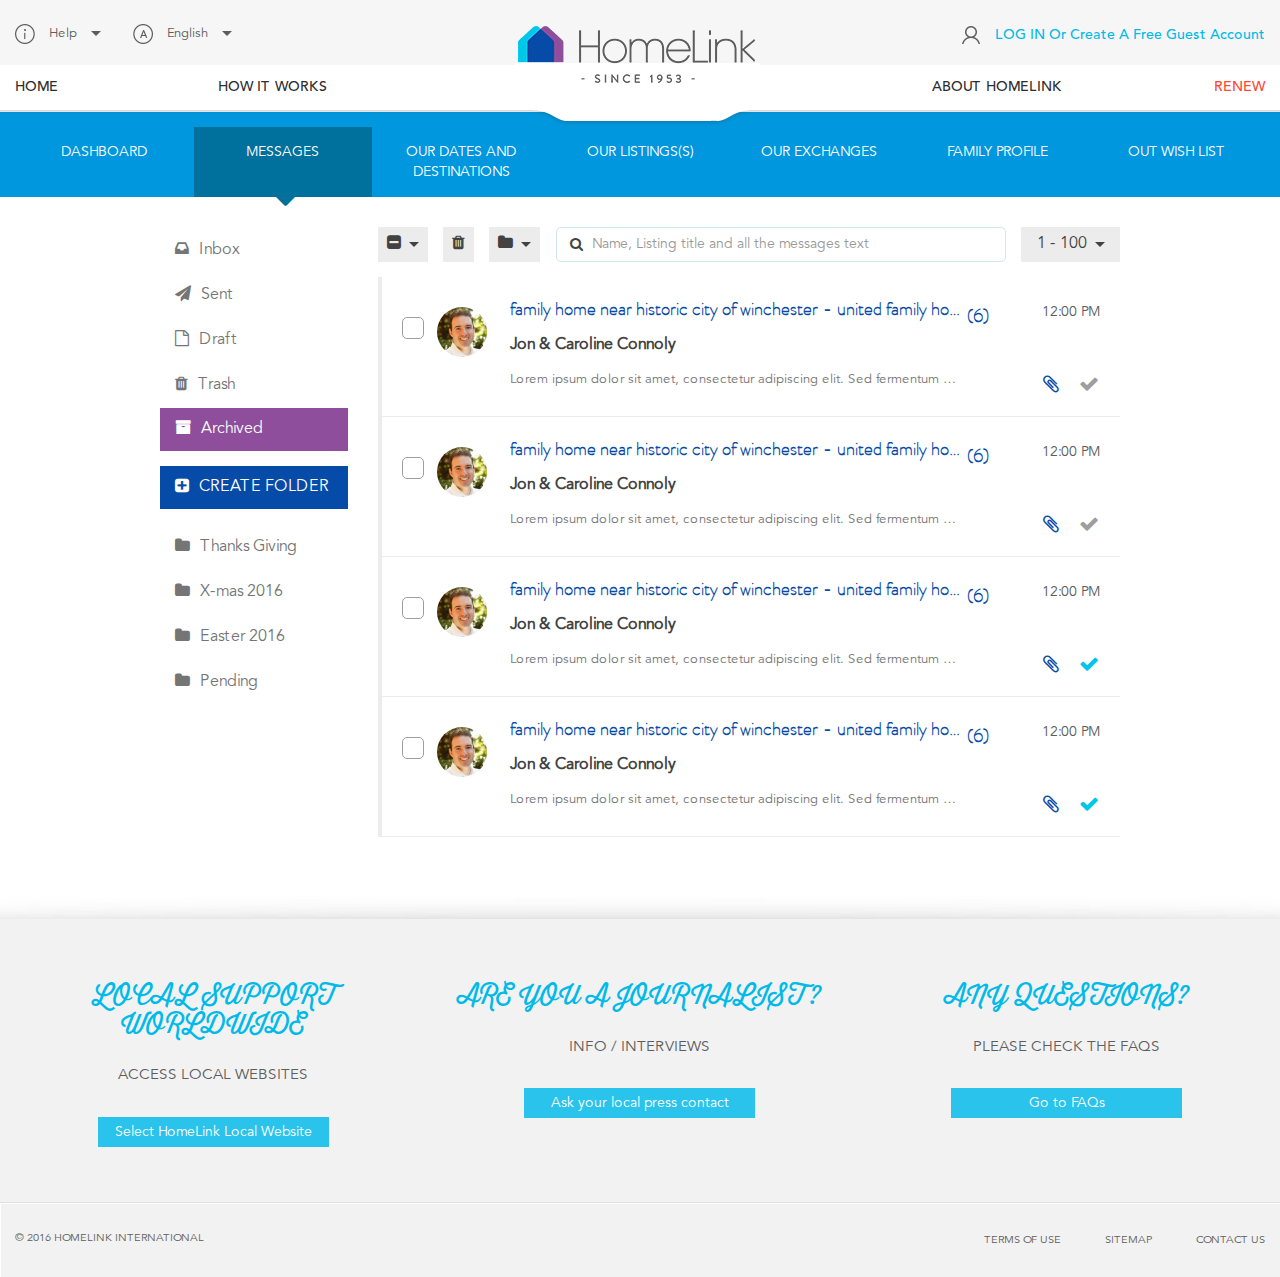
==== commit 11b05cc3: "UI issues Fixed" ====
--- a/archived.html
+++ b/archived.html
@@ -34,7 +34,7 @@
 					<ul class="nav nav-pills pull-left">
 						<li class="dropdown help" role="presentation">
                             <span></span>
-                            <a aria-expanded="true" aria-haspopup="true" role="button" data-toggle="dropdown" id="drop4" class="dropdown-toggle" href="#"> 
+                            <a aria-expanded="true" aria-haspopup="true" role="button" data-toggle="dropdown" id="drop4" class="dropdown-toggle" href="javascript:;"> 
 								Help
 								<span class="caret"></span>
 							</a>
@@ -63,7 +63,7 @@
                         </li>
                         <li class="dropdown lang" role="presentation">
                             <span></span>
-                            <a aria-expanded="true" aria-haspopup="true" role="button" data-toggle="dropdown" id="drop4" class="dropdown-toggle" href="#"> 
+                            <a aria-expanded="true" aria-haspopup="true" role="button" data-toggle="dropdown" id="drop4" class="dropdown-toggle" href="javascript:;"> 
 								English
 								<span class="caret"></span>
 							</a>
@@ -87,7 +87,7 @@
 						<!-- before login -->
 						<li class="dropdown login logout" role="presentation"> 
 							<span></span>
-							<a aria-expanded="true" aria-haspopup="true" role="button" data-toggle="dropdown" id="drop4" class="dropdown-toggle" href="#"> 
+							<a aria-expanded="true" aria-haspopup="true" role="button" data-toggle="dropdown" id="drop4" class="dropdown-toggle" href="javascript:;"> 
 								LOG IN or Create a Free Guest Account								
 							</a>							
 						</li>
@@ -131,13 +131,13 @@
                 <div class="container">
                     <nav class="navbar navbar-default">
                         <ul class="nav navbar-nav">
-                            <li><a href="#">DASHBOARD</a></li>
-                            <li class="active"><a href="#">MESSAGES</a></li>
-                            <li><a href="#">OUR DATES AND DESTINATIONS</a></li>
-                            <li><a href="#">OUR LISTINGS(S)</a></li>
-                            <li><a href="#">OUR EXCHANGES</a></li>
-                            <li><a href="#">FAMILY PROFILE</a></li>
-                            <li><a href="#">OUT WISH LIST</a></li>
+                            <li><a href="javascript:;">DASHBOARD</a></li>
+                            <li class="active"><a href="javascript:;">MESSAGES</a></li>
+                            <li><a href="javascript:;">OUR DATES AND DESTINATIONS</a></li>
+                            <li><a href="javascript:;">OUR LISTINGS(S)</a></li>
+                            <li><a href="javascript:;">OUR EXCHANGES</a></li>
+                            <li><a href="javascript:;">FAMILY PROFILE</a></li>
+                            <li><a href="javascript:;">OUT WISH LIST</a></li>
                         </ul>
                     </nav>
                 </div>
@@ -170,14 +170,38 @@
                         </div>
                     </div>
 
+                    <!--        Create Folder Settings Popup         -->
+
+                    <div class="modal fade" id="settingsPopup" role="dialog">
+                        <div class="modal-dialog">
+                            <div class="modal-content">
+                                <div class="modal-header">
+                                  <button type="button" class="close" data-dismiss="modal">Close <span>&times;</span></button>
+                                  <h4 class="modal-title">Thanks Giving 2016</h4>
+                                </div>
+                                <div class="modal-body">
+                                    <div class="form-group">
+                                        <label for="email">Edit folder name</label>
+                                        <input type="email" class="form-control" placeholder="Thanks Giving 2016" id="email" />
+                                    </div>
+                                    <a href="javascript:;" class="delete-link">Delete this folder</a>
+                                </div>
+                                <div class="modal-footer">
+                                    <button type="button" class="btn btn-cancel" data-dismiss="modal">Cancel</button>
+                                    <button type="button" class="btn btn-save">Save</button>
+                                </div>
+                            </div>
+                        </div>
+                    </div>
+
             		<div class="row">
             			<div class="col-sm-3 sidebar-list">
             				<ul class="nav nav-pills nav-stacked main-menu-list">
-            					<li><a href="#"><i class="fa fa-inbox"></i>Inbox</a></li>
-            					<li><a href="#"><i class="fa fa-paper-plane"></i>Sent</a></li>
-            					<li><a href="#"><i class="fa fa-file-o"></i>Draft</a></li>
-            					<li><a href="#"><i class="fa fa-trash"></i>Trash</a></li>
-            					<li><a href="#"><i class="fa fa-archive"></i>Archived</a></li>
+            					<li><a href="javascript:;"><i class="fa fa-inbox"></i>Inbox</a></li>
+            					<li><a href="javascript:;"><i class="fa fa-paper-plane"></i>Sent</a></li>
+            					<li><a href="javascript:;"><i class="fa fa-file-o"></i>Draft</a></li>
+            					<li><a href="javascript:;"><i class="fa fa-trash"></i>Trash</a></li>
+            					<li><a href="javascript:;" class="active"><i class="fa fa-archive"></i>Archived</a></li>
             				</ul>
             				<ul class="nav nav-pills nav-stacked create-folder-list">
             					<li>
@@ -185,10 +209,30 @@
             							<i class="fa fa-plus-square"></i>Create Folder
             						</a>
             					</li>
-            					<li><a href="#" class="ellipsis"><i class="fa fa-folder"></i>Thanks Giving</a></li>
-            					<li><a href="#" class="ellipsis"><i class="fa fa-folder"></i>X-mas 2016</a></li>
-            					<li><a href="#" class="ellipsis"><i class="fa fa-folder"></i>Easter 2016</a></li>
-            					<li><a href="#" class="ellipsis"><i class="fa fa-folder"></i>Pending</a></li>
+                                <li>
+                                    <a href="javascript:;" class="ellipsis">
+                                        <i class="fa fa-folder"></i>Thanks Giving
+                                        <i class="fa fa-cog" data-toggle="modal" data-target="#settingsPopup"></i>
+                                    </a>
+                                </li>
+            					<li>
+                                    <a href="javascript:;" class="ellipsis">
+                                        <i class="fa fa-folder"></i>X-mas 2016
+                                        <i class="fa fa-cog" data-toggle="modal" data-target="#settingsPopup"></i>
+                                    </a>
+                                </li>
+            					<li>
+                                    <a href="javascript:;" class="ellipsis">
+                                        <i class="fa fa-folder"></i>Easter 2016
+                                        <i class="fa fa-cog" data-toggle="modal" data-target="#settingsPopup"></i>
+                                    </a>
+                                </li>
+            					<li>
+                                    <a href="javascript:;" class="ellipsis">
+                                        <i class="fa fa-folder"></i>Pending
+                                        <i class="fa fa-cog" data-toggle="modal" data-target="#settingsPopup"></i>
+                                    </a>
+                                </li>
             				</ul>
             			</div>
             			<div class="col-sm-9 content-list">
@@ -200,9 +244,10 @@
                                                 <i class="fa fa-minus-square"></i>
                                               <span class="caret"></span></button>
                                               <ul class="dropdown-menu">
-                                                <li><a href="#">HTML</a></li>
-                                                <li><a href="#">CSS</a></li>
-                                                <li><a href="#">JavaScript</a></li>
+                                                <li><a href="javascript:;">none</a></li>
+                                                <li><a href="javascript:;">check all</a></li>
+                                                <li><a href="javascript:;">check all read</a></li>
+                                                <li><a href="javascript:;">check all unread</a></li>
                                               </ul>
                                         </div>
                                         <div class="action-box">
@@ -215,14 +260,15 @@
                                                 <i class="fa fa-folder"></i>
                                               <span class="caret"></span></button>
                                               <ul class="dropdown-menu">
-                                                <li><a href="#">HTML</a></li>
-                                                <li><a href="#">CSS</a></li>
-                                                <li><a href="#">JavaScript</a></li>
+                                                <li><a href="javascript:;">Thanks Giving</a></li>
+                                                <li><a href="javascript:;">X-mas 2016</a></li>
+                                                <li><a href="javascript:;">Easter 2016</a></li>
+                                                <li><a href="javascript:;">Pending</a></li>
                                               </ul>
                                         </div>
 		    						</div>
 	    							<div class="search-box col-sm-7">
-	    								<a href="#">
+	    								<a href="javascript:;">
 	    									<div class="form-group">
 	    										<i class="fa fa-search"></i>
 	    										<input type="text" class="form-control" placeholder="Name, Listing title and all the messages text" />
@@ -235,16 +281,16 @@
                                                 1 - 100
                                               <span class="caret"></span></button>
                                               <ul class="dropdown-menu">
-                                                <li><a href="#">HTML</a></li>
-                                                <li><a href="#">CSS</a></li>
-                                                <li><a href="#">JavaScript</a></li>
+                                                <li><a href="javascript:;">101 - 200</a></li>
+                                                <li><a href="javascript:;">201 - 300</a></li>
+                                                <li><a href="javascript:;">301 - 400</a></li>
                                               </ul>
                                         </div>
 	    							</div>
 	    						</div>
 	    					</nav>
 
-    						<div class="content-list-row active">
+    						<div class="content-list-row">
     							<div class="row">
     								<div class="col-sm-2 img-checkbox">
 										<input type="checkbox" id="checkbox1" />
@@ -253,11 +299,65 @@
     								</div>
     								<div class="col-sm-8">
     									<h2>
-    										<span class="ellipsis">family home near historic city of winchester - united family home near historic city of winchester - united</span>
+                                            <a href="Javascript:;" class="ellipsis">family home near historic city of winchester - united family home near historic city of winchester - united</a>
     										<span>(6)</span>
     									</h2>
     									<p class="mailer-name">Jon & Caroline Connoly</p>
-    									<p class="mail-content">
+    									<p class="mail-content ellipsis">
+    										Lorem ipsum dolor sit amet, consectetur adipiscing elit. Sed fermentum mauris nec ex aliquet efficitur. Pellentesque placerat vulputate interdum. In rhoncus lacus at.
+    									</p>
+    								</div>
+    								<div class="col-sm-2">
+    									<p class="time">12:00 PM</p>
+    									<div class="attached-files">
+    										<i class="fa fa-paperclip"></i>
+    										<i class="fa fa-check"></i>
+    									</div>
+    								</div>
+    							</div>
+    						</div>
+
+    						<div class="content-list-row">
+    							<div class="row">
+    								<div class="col-sm-2 img-checkbox">
+										<input type="checkbox" id="checkbox2" />
+										<label for="checkbox2"></label>
+										<img src="images/user-pic.jpg" alt="archived" />
+    								</div>
+    								<div class="col-sm-8">
+    									<h2>
+                                            <a href="Javascript:;" class="ellipsis">family home near historic city of winchester - united family home near historic city of winchester - united</a>
+    										<span>(6)</span>
+    									</h2>
+    									<p class="mailer-name">Jon & Caroline Connoly</p>
+                                        <p class="mail-content ellipsis">
+    										Lorem ipsum dolor sit amet, consectetur adipiscing elit. Sed fermentum mauris nec ex aliquet efficitur. Pellentesque placerat vulputate interdum. In rhoncus lacus at.
+    									</p>
+    								</div>
+    								<div class="col-sm-2">
+    									<p class="time">12:00 PM</p>
+    									<div class="attached-files">
+    										<i class="fa fa-paperclip"></i>
+    										<i class="fa fa-check"></i>
+    									</div>
+    								</div>
+    							</div>
+    						</div>
+
+    						<div class="content-list-row">
+    							<div class="row">
+    								<div class="col-sm-2 img-checkbox">
+										<input type="checkbox" id="checkbox3" />
+										<label for="checkbox3"></label>
+										<img src="images/user-pic.jpg" alt="archived" />
+    								</div>
+    								<div class="col-sm-8">
+    									<h2>
+                                            <a href="Javascript:;" class="ellipsis">family home near historic city of winchester - united family home near historic city of winchester - united</a>
+    										<span>(6)</span>
+    									</h2>
+    									<p class="mailer-name">Jon & Caroline Connoly</p>
+                                        <p class="mail-content ellipsis">
     										Lorem ipsum dolor sit amet, consectetur adipiscing elit. Sed fermentum mauris nec ex aliquet efficitur. Pellentesque placerat vulputate interdum. In rhoncus lacus at.
     									</p>
     								</div>
@@ -274,71 +374,17 @@
     						<div class="content-list-row">
     							<div class="row">
     								<div class="col-sm-2 img-checkbox">
-										<input type="checkbox" id="checkbox2" />
-										<label for="checkbox2"></label>
+										<input type="checkbox" id="checkbox4" />
+										<label for="checkbox4"></label>
 										<img src="images/user-pic.jpg" alt="archived" />
     								</div>
     								<div class="col-sm-8">
     									<h2>
-    										<span class="ellipsis">family home near historic city of winchester - united family home near historic city of winchester - united</span>
+    										<a href="Javascript:;" class="ellipsis">family home near historic city of winchester - united family home near historic city of winchester - united</a>
     										<span>(6)</span>
     									</h2>
     									<p class="mailer-name">Jon & Caroline Connoly</p>
-    									<p class="mail-content">
-    										Lorem ipsum dolor sit amet, consectetur adipiscing elit. Sed fermentum mauris nec ex aliquet efficitur. Pellentesque placerat vulputate interdum. In rhoncus lacus at.
-    									</p>
-    								</div>
-    								<div class="col-sm-2">
-    									<p class="time">12:00 PM</p>
-    									<div class="attached-files">
-    										<i class="fa fa-paperclip"></i>
-    										<i class="fa fa-check active"></i>
-    									</div>
-    								</div>
-    							</div>
-    						</div>
-
-    						<div class="content-list-row">
-    							<div class="row">
-    								<div class="col-sm-2 img-checkbox">
-										<input type="checkbox" id="checkbox3" />
-										<label for="checkbox3"></label>
-										<img src="images/user-pic.jpg" alt="archived" />
-    								</div>
-    								<div class="col-sm-8">
-    									<h2>
-    										<span class="ellipsis">family home near historic city of winchester - united family home near historic city of winchester - united</span>
-    										<span>(6)</span>
-    									</h2>
-    									<p class="mailer-name">Jon & Caroline Connoly</p>
-    									<p class="mail-content">
-    										Lorem ipsum dolor sit amet, consectetur adipiscing elit. Sed fermentum mauris nec ex aliquet efficitur. Pellentesque placerat vulputate interdum. In rhoncus lacus at.
-    									</p>
-    								</div>
-    								<div class="col-sm-2">
-    									<p class="time">12:00 PM</p>
-    									<div class="attached-files">
-    										<i class="fa fa-paperclip"></i>
-    										<i class="fa fa-check active"></i>
-    									</div>
-    								</div>
-    							</div>
-    						</div>
-
-    						<div class="content-list-row">
-    							<div class="row">
-    								<div class="col-sm-2 img-checkbox">
-										<input type="checkbox" id="checkbox4" />
-										<label for="checkbox4"></label>
-										<img src="images/user-pic.jpg" alt="archived" />
-    								</div>
-    								<div class="col-sm-8">
-    									<h2>
-    										<span class="ellipsis">family home near historic city of winchester - united family home near historic city of winchester - united</span>
-    										<span>(6)</span>
-    									</h2>
-    									<p class="mailer-name">Jon & Caroline Connoly</p>
-    									<p class="mail-content">
+                                        <p class="mail-content ellipsis">
     										Lorem ipsum dolor sit amet, consectetur adipiscing elit. Sed fermentum mauris nec ex aliquet efficitur. Pellentesque placerat vulputate interdum. In rhoncus lacus at.
     									</p>
     								</div>
@@ -365,7 +411,7 @@
 						<p class="link">
 							<a href="https://homelink.org/en/selectCountryPopin">Access Local Websites</a>
 						</p>
-						<a href="#" class="btn bg-blue button">Select HomeLink Local Website</a>
+						<a href="javascript:;" class="btn bg-blue button">Select HomeLink Local Website</a>
 					</div>
 					<div class="col-sm-4">
 						<h2>Are you a journalist?
@@ -373,14 +419,14 @@
 						<p class="link">
 							<a href="https://homelink.org/en/selectCountryPopin">info / interviews</a>
 						</p>
-						<a href="#" class="btn bg-blue button">Ask your local press contact</a>
+						<a href="javascript:;" class="btn bg-blue button">Ask your local press contact</a>
 					</div>
 					<div class="col-sm-4">
 						<h2>Any questions?</h2> 
 						<p class="link">
 							<a href="https://homelink.org/en/selectCountryPopin">please check the faqs</a>
 						</p>
-						<a href="#" class="btn bg-blue button">Go to FAQs</a>
+						<a href="javascript:;" class="btn bg-blue button">Go to FAQs</a>
 					</div>
 				</div>
 			</div>
@@ -412,7 +458,15 @@
 
     <script type="text/javascript">
         $(document).ready(function() {
-            
+
+            $("#main-wrapper .content-list .content-list-row .img-checkbox input[type='checkbox']").change(function() {
+                if(this.checked) {
+                    $(this).closest(".content-list-row").addClass("active");
+                }
+                else {
+                    $(this).closest(".content-list-row").removeClass("active");               
+                }
+            });
         })
     </script>
 </body>
--- a/css/style.css
+++ b/css/style.css
@@ -1412,14 +1412,21 @@
     color: #757575;
     margin-right: 10px;
 }
-#main-wrapper .nav-pills.nav.main-menu-list>li>a:focus,
-#main-wrapper .nav-pills.nav.main-menu-list>li>a:hover {
+#main-wrapper .nav-pills.nav.main-menu-list>li>a:hover,
+#main-wrapper .nav-pills.nav.main-menu-list>li>a:focus {
+    background: #f4edf5;
+    color: #8e4e9c;
+}
+#main-wrapper .nav-pills.nav.main-menu-list>li>a:hover i,
+#main-wrapper .nav-pills.nav.main-menu-list>li>a:focus i {
+    color: #8e4e9c;
+}
+#main-wrapper .nav-pills.nav.main-menu-list>li>a.active {
     background: #8e4e9c;
     color: #fff;
 }
 #main-wrapper .nav-pills.nav.main-menu-list>li>a.btn-create-folder i,
-#main-wrapper .nav-pills.nav.main-menu-list>li>a:focus i,
-#main-wrapper .nav-pills.nav.main-menu-list>li>a:hover i {
+#main-wrapper .nav-pills.nav.main-menu-list>li>a.active i {
     color: #fff;
 }
 
@@ -1428,10 +1435,13 @@
 #main-wrapper .nav-pills.nav.create-folder-list>li>a.btn-create-folder {
     background: #064ba8;
     color: #fff;
-    margin-top: 30px;
+    margin-top: 15px;
     margin-bottom: 15px;
     text-transform: uppercase;
 }
+#main-wrapper .nav-pills.nav.create-folder-list>li>a.btn-create-folder:hover:before {
+    content: "";
+}
 #main-wrapper .nav-pills.nav.create-folder-list>li>a.btn-create-folder i {
     color: #fff;
 }
@@ -1442,9 +1452,31 @@
     width: 78%;
 }
 #main-wrapper .sidebar-list .nav-stacked li a {
+    border-radius: 0;
     font-size: 16px;
     color: #757575;
-}
+    width: 100%;
+    margin: 2px 0 0 0;
+    float: left;
+}
+#main-wrapper .sidebar-list .nav-stacked li a i.fa-cog {
+    position: absolute;
+    right: 0;
+    top: 30%;
+    visibility: hidden;
+}
+#main-wrapper .sidebar-list .nav-stacked li a:hover i.fa-cog {
+    visibility: visible;
+}
+#main-wrapper .sidebar-list .nav-stacked li a:hover,
+#main-wrapper .sidebar-list .nav-stacked li a:focus {
+    background: #e6edf5;
+    color: #064ba8;
+}
+#main-wrapper .sidebar-list .nav-stacked li a:hover i,
+#main-wrapper .sidebar-list .nav-stacked li a:focus i {
+    color: #064ba8;
+}    
 #main-wrapper .content-list .navbar-default {
     background: transparent;
     border: none;
@@ -1472,7 +1504,7 @@
 #main-wrapper #createFolderPopup input {
     height: 40px;
     border-radius: 0;
-    border: 1px solid #777;
+    border: 1px solid #7f7f7f;
 }
 #main-wrapper #createFolderPopup input:focus {
     box-shadow: none;
@@ -1489,6 +1521,11 @@
 #main-wrapper #createFolderPopup button.close span {
     font-size: 22px;
     vertical-align: middle;
+}
+#main-wrapper .content-list .conversation-with {
+    padding-left: 15px;
+    margin-top: 15px;
+    border-left: 4px solid #ececec;
 }
 #main-wrapper .content-list .content-list-header .action-box {
     float: left;
@@ -1511,40 +1548,20 @@
 #main-wrapper .content-list .content-list-header .action-box:last-child {
     margin-right: 0;
 }
+#main-wrapper .content-list .content-list-header .action-box.pagination-tab {
+    width: 100%;
+    display: block;
+}
 #main-wrapper .content-list .content-list-header .action-box.pagination-tab .dropdown-toggle {
     font-size: 16px;
+    width: 100%;
+    display: block;
 }
 #main-wrapper .content-list h4.blue-text {
     color: #00c6e9;
     font-size: 16px;
 }
-/*
-#main-wrapper .content-list .content-list-header .action-box {
-    float: left;
-    background: #ececec;
-    width: 27%;
-    border-radius: 5px;
-    padding: 8px 0;
-    height: 35px;
-    text-align: center;
-    box-sizing: border-box;
-    font-size: 14px;
-}
-#main-wrapper .content-list .content-list-header .action-box i:first-child {
-    font-size: 18px;
-}
-#main-wrapper .content-list .content-list-header .action-box.pagination-tab {
-    color: #424242;
-    font-size: 14px;
-    font-weight: bold;
-    margin-right: 0;
-    width: 100%;
-    padding: 7px 0;
-}
-#main-wrapper .content-list .content-list-header .action-box i {
-    color: #424242;
-    margin: 0 0 0 2px;
-}*/
+
 #main-wrapper .content-list .content-list-header .search-box {
     padding: 0;
 }
@@ -1559,7 +1576,7 @@
     padding-left: 35px;
     border-radius: 5px;
     font-size: 14px;
-    font-family: "avenir_roman";
+    font-family: "AvenirLTStdBook";
 }
 #main-wrapper .content-list .content-list-header .search-box input:focus {
     box-shadow: none;
@@ -1575,6 +1592,19 @@
     padding-top: 30px;
     font-weight: bold;
 }
+#main-wrapper .content-list .chat-section {
+    border: 1px solid #e5e5e5;
+    padding: 15px;
+    position: relative;
+}
+#main-wrapper .content-list .chat-section:before {
+    content: "\f104";
+    position: absolute;
+    font: 30px "FontAwesome";
+    top: 30px;
+    left: -10px;
+    color: #e5e5e5;
+}
 
 
 
@@ -1586,8 +1616,7 @@
     border-bottom: 1px solid #ececec;
 }
 #main-wrapper .content-list .content-list-row:hover {
-    background: #fcfcfc;
-    cursor: pointer;
+    background: #f7f7f7;
 }
 #main-wrapper .content-list .content-list-row.active {
     background: #ececec;
@@ -1598,6 +1627,10 @@
     font-size: 18px;
     font-weight: bold;
     text-transform: lowercase;
+    margin-bottom: 5px;
+}
+#main-wrapper .content-list .content-list-row h2 a {
+    color: #064ba8;
 }
 #main-wrapper .content-list .content-list-row .mailer-name {
     color: #424242;
@@ -1607,6 +1640,7 @@
 #main-wrapper .content-list .content-list-row .mail-content {
     color: #757575;
     font-size: 13px;
+    margin-top: 5px;
 }
 #main-wrapper .content-list .content-list-row .time {
     padding-top: 20px;
@@ -1618,6 +1652,7 @@
     text-align: center;
 }
 #main-wrapper .content-list .content-list-row .attached-files i {
+    color: #9e9e9e;
     padding: 0 7px;
 }
 #main-wrapper .content-list .content-list-row .attached-files i.fa-paperclip {
@@ -1653,7 +1688,7 @@
     position: absolute;
     font: 12px "FontAwesome";
     color: #fff;
-    top: 39px;
+    top: 40px;
     left: 40px;
 }
 #main-wrapper .content-list .content-list-row .img-checkbox input[type="checkbox"]:checked + label:before {
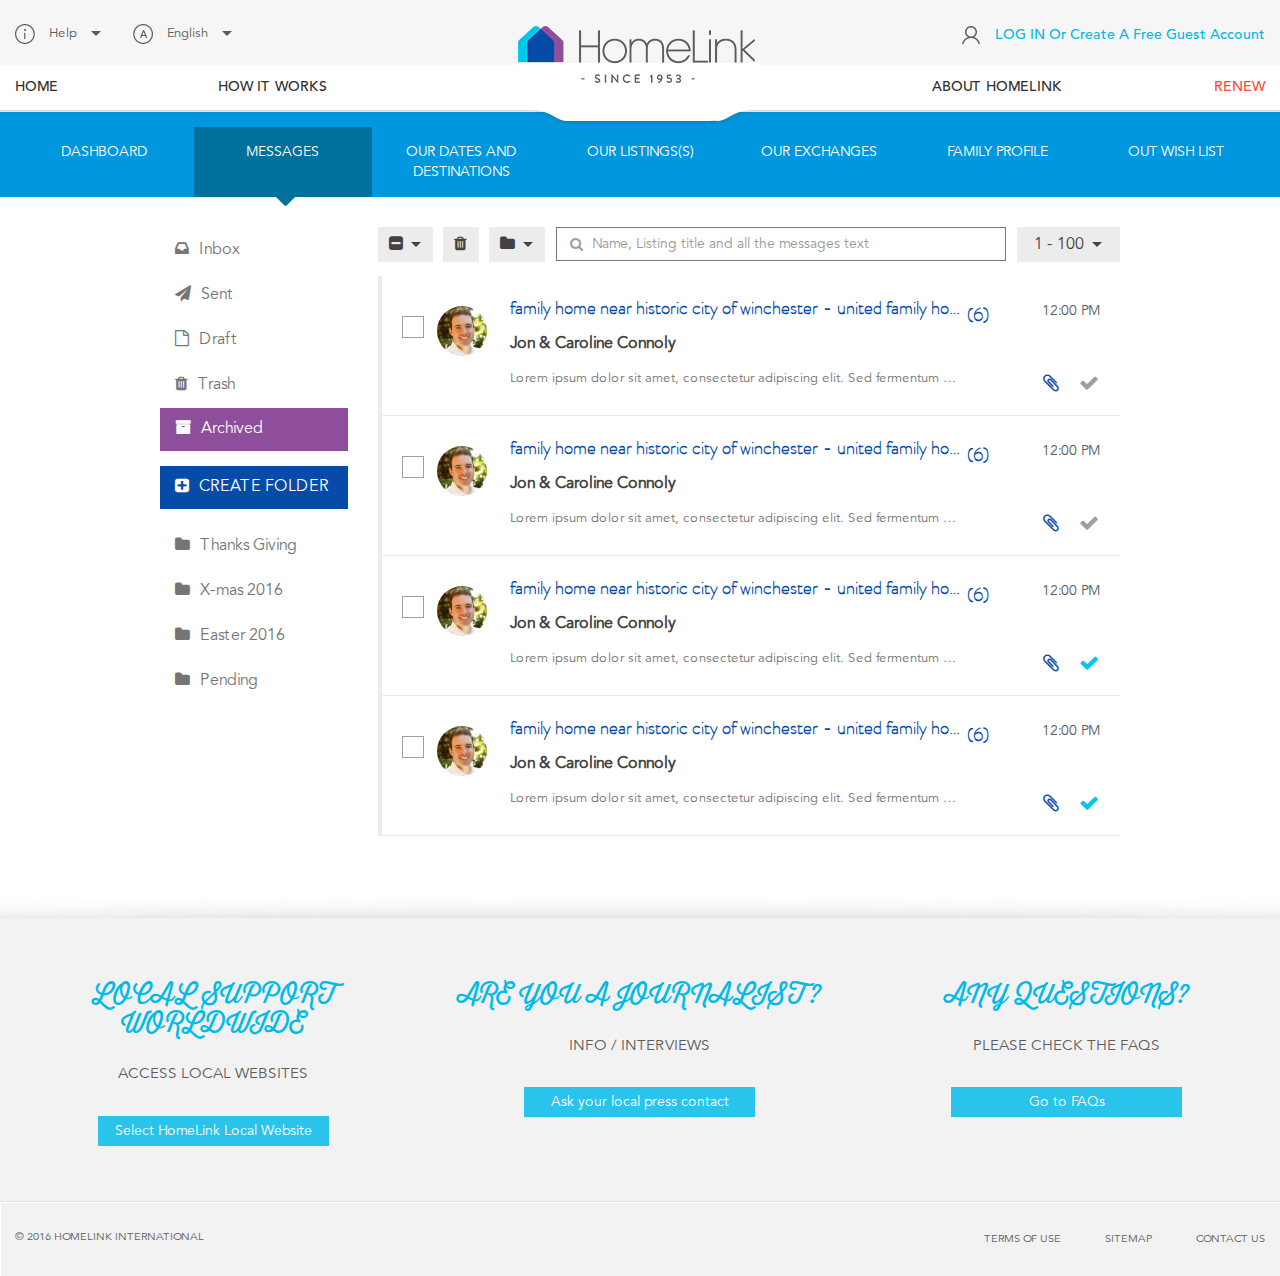
==== commit b7804bd1: "Setting Button Dropdown" ====
--- a/archived.html
+++ b/archived.html
@@ -2,6 +2,8 @@
 <html>
 	<head>
 		<title>Listing Page</title>
+        <meta name="viewport" content="width=device-width, initial-scale=1.0">
+
 	    <link rel="icon" type="image/x-icon" href="/favicon.ico">
 	    <meta name="viewport" content="width=990px">
 	    <meta name="robots" content="noindex, nofollow" />
@@ -194,6 +196,49 @@
                         </div>
                     </div>
 
+                    <!--        Settings Edit Popup         -->
+
+                    <div class="modal fade" id="settingsEditPopup" role="dialog">
+                        <div class="modal-dialog">
+                            <div class="modal-content">
+                                <div class="modal-header">
+                                  <button type="button" class="close" data-dismiss="modal">Close <span>&times;</span></button>
+                                  <h4 class="modal-title">Thanks Giving 2016</h4>
+                                </div>
+                                <div class="modal-body">
+                                    <div class="form-group">
+                                        <label for="email">Edit folder name</label>
+                                        <input type="email" class="form-control" placeholder="Thanks Giving 2016" id="email" />
+                                    </div>
+                                </div>
+                                <div class="modal-footer">
+                                    <button type="button" class="btn btn-cancel" data-dismiss="modal">Cancel</button>
+                                    <button type="button" class="btn btn-save">Save</button>
+                                </div>
+                            </div>
+                        </div>
+                    </div>
+
+                    <!--        Settings Delete Popup         -->
+
+                    <div class="modal fade" id="settingsDeletePopup" role="dialog">
+                        <div class="modal-dialog">
+                            <div class="modal-content">
+                                <div class="modal-header">
+                                  <button type="button" class="close" data-dismiss="modal">Close <span>&times;</span></button>
+                                  <h4 class="modal-title">Thanks Giving 2016</h4>
+                                </div>
+                                <div class="modal-body">
+                                    <label>Do you want to delete this folder</label>
+                                </div>
+                                <div class="modal-footer">
+                                    <button type="button" class="btn btn-cancel" data-dismiss="modal">Cancel</button>
+                                    <button type="button" class="btn btn-save">Ok</button>
+                                </div>
+                            </div>
+                        </div>
+                    </div>
+
             		<div class="row">
             			<div class="col-sm-3 sidebar-list">
             				<ul class="nav nav-pills nav-stacked main-menu-list">
@@ -212,33 +257,49 @@
                                 <li>
                                     <a href="javascript:;" class="ellipsis">
                                         <i class="fa fa-folder"></i>Thanks Giving
-                                        <i class="fa fa-cog" data-toggle="modal" data-target="#settingsPopup"></i>
+                                        <i class="fa fa-cog"></i>
                                     </a>
+                                    <ul class="settings-menu">
+                                        <li><a href="javascript:;" data-toggle="modal" data-target="#settingsEditPopup">Edit</a></li>
+                                        <li><a href="javascript:;" data-toggle="modal" data-target="#settingsDeletePopup">Delete</a></li>
+                                    </ul>
                                 </li>
             					<li>
                                     <a href="javascript:;" class="ellipsis">
                                         <i class="fa fa-folder"></i>X-mas 2016
-                                        <i class="fa fa-cog" data-toggle="modal" data-target="#settingsPopup"></i>
+                                        <i class="fa fa-cog"></i>
                                     </a>
+                                    <ul class="settings-menu">
+                                        <li><a href="javascript:;" data-toggle="modal" data-target="#settingsEditPopup">Edit</a></li>
+                                        <li><a href="javascript:;" data-toggle="modal" data-target="#settingsDeletePopup">Delete</a></li>
+                                    </ul>
                                 </li>
             					<li>
                                     <a href="javascript:;" class="ellipsis">
                                         <i class="fa fa-folder"></i>Easter 2016
                                         <i class="fa fa-cog" data-toggle="modal" data-target="#settingsPopup"></i>
                                     </a>
+                                    <ul class="settings-menu">
+                                        <li><a href="javascript:;" data-toggle="modal" data-target="#settingsEditPopup">Edit</a></li>
+                                        <li><a href="javascript:;" data-toggle="modal" data-target="#settingsDeletePopup">Delete</a></li>
+                                    </ul>
                                 </li>
             					<li>
                                     <a href="javascript:;" class="ellipsis">
                                         <i class="fa fa-folder"></i>Pending
                                         <i class="fa fa-cog" data-toggle="modal" data-target="#settingsPopup"></i>
                                     </a>
+                                    <ul class="settings-menu">
+                                        <li><a href="javascript:;" data-toggle="modal" data-target="#settingsEditPopup">Edit</a></li>
+                                        <li><a href="javascript:;" data-toggle="modal" data-target="#settingsDeletePopup">Delete</a></li>
+                                    </ul>
                                 </li>
             				</ul>
             			</div>
             			<div class="col-sm-9 content-list">
             				<nav class="content-list-header">
             					<div class="row">
-            						<div class="col-sm-3">
+            						<div class="col-sm-3 remove-padding-right">
                                         <div class="dropdown action-box">
                                             <button class="btn dropdown-toggle" type="button" data-toggle="dropdown">
                                                 <i class="fa fa-minus-square"></i>
@@ -275,7 +336,7 @@
 	    									</div>
 	    								</a>
 	    							</div>
-	    							<div class="col-sm-2">
+	    							<div class="col-sm-2 padding-left-10-and-half">
                                         <div class="dropdown action-box pagination-tab pull-right">
                                             <button class="btn dropdown-toggle" type="button" data-toggle="dropdown">
                                                 1 - 100
@@ -467,6 +528,20 @@
                     $(this).closest(".content-list-row").removeClass("active");               
                 }
             });
+
+            $("#main-wrapper .sidebar-list .nav-stacked li a i.fa-cog").click(function(e) {
+
+                $(this).closest('li').find('ul.settings-menu').toggleClass('show');
+                e.stopPropagation();
+
+            });
+
+            $(document).click(function() {
+
+                $('li').find('ul.settings-menu').removeClass('show');
+
+            });
+
         })
     </script>
 </body>
--- a/css/style.css
+++ b/css/style.css
@@ -1323,6 +1323,9 @@
     color: #fff;
     border-radius: 0;
 }
+#main-wrapper .btn:focus {
+    outline: none;
+}
 #main-wrapper .btn-save {
     background: #00c6e9;
 }
@@ -1342,8 +1345,14 @@
 #main-wrapper .margin-left-15 {
     margin-left: 15px;
 }
+#main-wrapper .padding-left-10-and-half {
+    padding-left: 10.5px;
+}
 #main-wrapper .remove-padding {
     padding: 0;
+}
+#main-wrapper .remove-padding-right {
+    padding-right: 0;
 }
 #main-wrapper input,
 #main-wrapper textarea,
@@ -1436,7 +1445,7 @@
     background: #064ba8;
     color: #fff;
     margin-top: 15px;
-    margin-bottom: 15px;
+    margin-bottom: 20px;
     text-transform: uppercase;
 }
 #main-wrapper .nav-pills.nav.create-folder-list>li>a.btn-create-folder:hover:before {
@@ -1457,7 +1466,7 @@
     color: #757575;
     width: 100%;
     margin: 2px 0 0 0;
-    float: left;
+/*  float: left;*/
 }
 #main-wrapper .sidebar-list .nav-stacked li a i.fa-cog {
     position: absolute;
@@ -1465,8 +1474,49 @@
     top: 30%;
     visibility: hidden;
 }
+#main-wrapper .sidebar-list .nav-stacked li ul.settings-menu.hide {
+    display: none;
+}
+#main-wrapper .sidebar-list .nav-stacked li ul.settings-menu.show {
+    display: block;
+}
+#main-wrapper .sidebar-list .nav-stacked li ul.settings-menu {
+    top: 100%;
+    right: 0;
+    display: none;
+    z-index: 1000;
+    position: absolute;
+    float: left;
+    min-width: 160px;
+    padding: 5px 0;
+    margin: 2px 0 0;
+    font-size: 14px;
+    text-align: left;
+    list-style: none;
+    background-color: #fff;
+    -webkit-background-clip: padding-box;
+    background-clip: padding-box;
+    border: 1px solid #ccc;
+    border: 1px solid rgba(0,0,0,.15);
+    border-radius: 4px;
+    -webkit-box-shadow: 0 6px 12px rgba(0,0,0,.175);
+    box-shadow: 0 6px 12px rgba(0,0,0,.175);
+}
+#main-wrapper .sidebar-list .nav-stacked li ul.settings-menu li a {
+    display: block;
+    padding: 3px 20px;
+    clear: both;
+    font-size: 14px;
+    font-weight: 400;
+    line-height: 1.42857143;
+    color: #333;
+    white-space: nowrap;
+}
 #main-wrapper .sidebar-list .nav-stacked li a:hover i.fa-cog {
     visibility: visible;
+}
+#main-wrapper .sidebar-list .nav-stacked.create-folder-list>li+li {
+    margin-top: -6px;
 }
 #main-wrapper .sidebar-list .nav-stacked li a:hover,
 #main-wrapper .sidebar-list .nav-stacked li a:focus {
@@ -1485,40 +1535,40 @@
 
 /* --------------- Create Folder Popup --------------- */
 
-#main-wrapper #createFolderPopup {
+#main-wrapper .modal {
     font-size: 16px;
 }
-#main-wrapper #createFolderPopup .modal-content {
+#main-wrapper .modal .modal-content {
     border-radius: 0;
 }
-#main-wrapper #createFolderPopup .modal-content .modal-header,
-#main-wrapper #createFolderPopup .modal-content .modal-footer {
+#main-wrapper .modal .modal-content .modal-header,
+#main-wrapper .modal .modal-content .modal-footer {
     border: none;
 }
-#main-wrapper #createFolderPopup .delete-link {
+#main-wrapper .modal .delete-link {
     color: #064ba8;
     font-weight: bold;
     margin-top: 30px;
     display: inline-block;
 }
-#main-wrapper #createFolderPopup input {
-    height: 40px;
+#main-wrapper .modal input {
+    height: 34px;
     border-radius: 0;
-    border: 1px solid #7f7f7f;
-}
-#main-wrapper #createFolderPopup input:focus {
+    border: 1px solid #757575;
+}
+#main-wrapper .modal input:focus {
     box-shadow: none;
 }
-#main-wrapper #createFolderPopup h4.modal-title,
-#main-wrapper #createFolderPopup label {
+#main-wrapper .modal h4.modal-title,
+#main-wrapper .modal label {
     color: #424242;
 }
-#main-wrapper #createFolderPopup button.close {
+#main-wrapper .modal button.close {
     color: #333;
     font-size: 14px;
     opacity: 1;
 }
-#main-wrapper #createFolderPopup button.close span {
+#main-wrapper .modal button.close span {
     font-size: 22px;
     vertical-align: middle;
 }
@@ -1529,12 +1579,12 @@
 }
 #main-wrapper .content-list .content-list-header .action-box {
     float: left;
-    margin-right: 15px;
+    margin-right: 10px;
 }
 #main-wrapper .content-list .content-list-header .action-box .dropdown-toggle {
     background: #ececec;
     font-size: 16px;
-    padding: 5px 8px;
+    padding: 6px 10.5px 4px 10.5px;
 }
 #main-wrapper .content-list .content-list-header .action-box .dropdown-toggle {
     color: #424242;
@@ -1544,6 +1594,7 @@
     border-left: 5px solid transparent;
     border-right: 5px solid transparent;
     margin-left: 4px;
+    margin-top: -2px;
 }
 #main-wrapper .content-list .content-list-header .action-box:last-child {
     margin-right: 0;
@@ -1569,14 +1620,14 @@
     position: absolute;
     top: 10px;
     left: 14px;
-    color: #424242;
+    color: #9e9e9e;
 }
 #main-wrapper .content-list .content-list-header .search-box input {
-    height: 35px;
+    height: 34px;
     padding-left: 35px;
-    border-radius: 5px;
     font-size: 14px;
     font-family: "AvenirLTStdBook";
+    border: 1px solid #757575;
 }
 #main-wrapper .content-list .content-list-header .search-box input:focus {
     box-shadow: none;
@@ -1681,7 +1732,6 @@
     width: 22px;
     height: 22px;
     border: 1px solid #9e9e9e;
-    border-radius: 5px;
 }
 #main-wrapper .content-list .content-list-row .img-checkbox input[type="checkbox"]:checked + label:after {
     content: "\f00c";
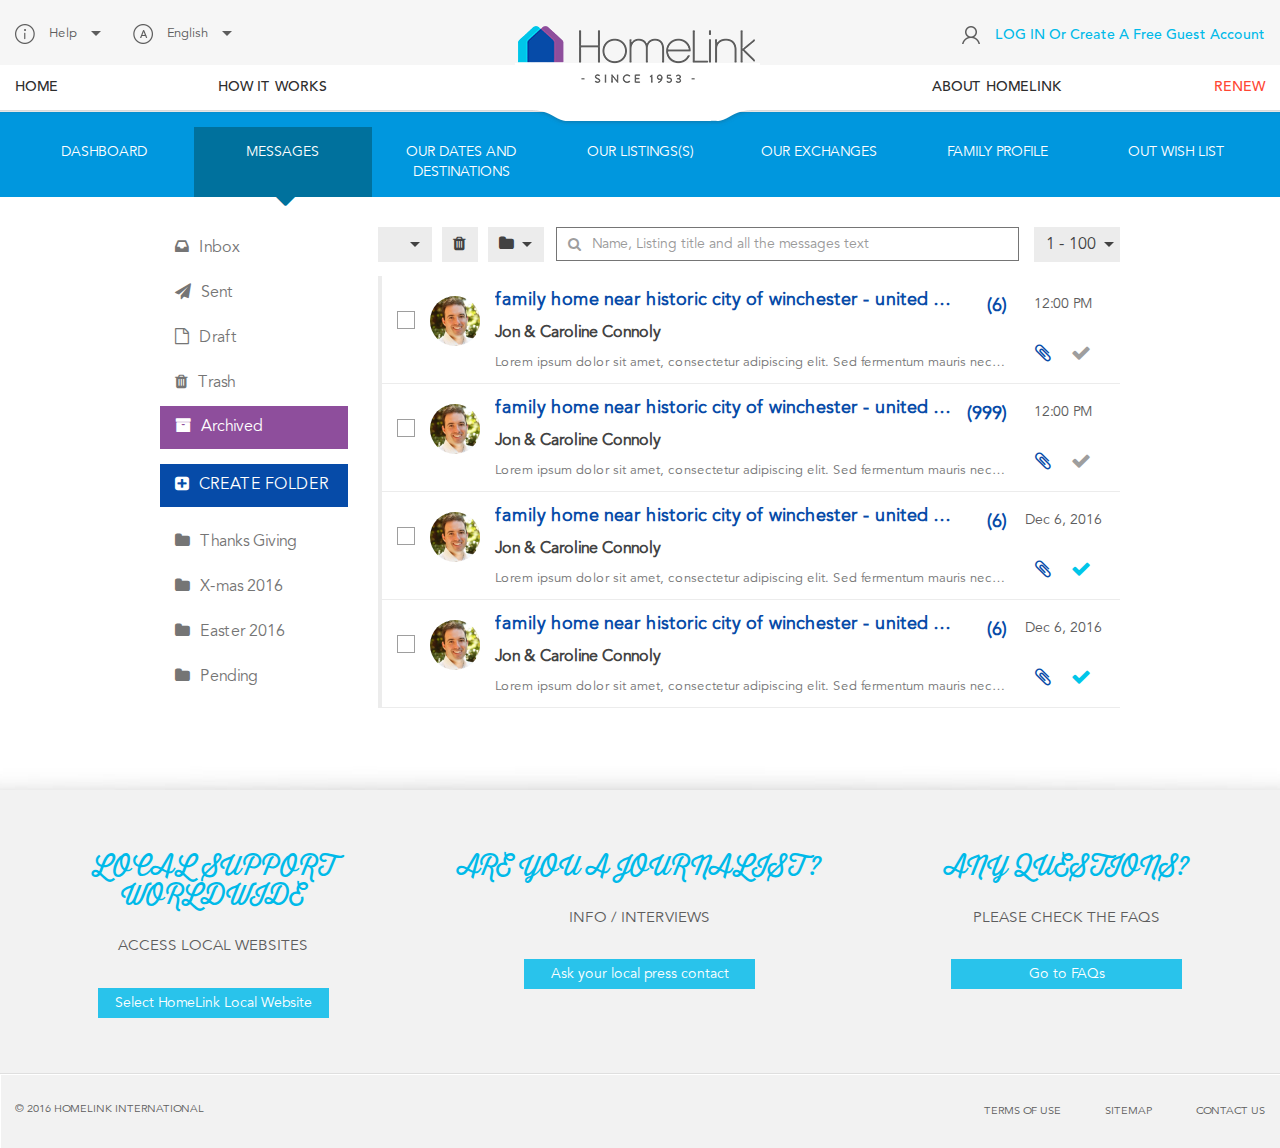
==== commit 17cfd009: "UI Issues Fixed" ====
--- a/archived.html
+++ b/archived.html
@@ -155,38 +155,13 @@
                             <div class="modal-content">
                                 <div class="modal-header">
                                   <button type="button" class="close" data-dismiss="modal">Close <span>&times;</span></button>
-                                  <h4 class="modal-title">Thanks Giving 2016</h4>
+                                  <h4 class="modal-title">Create Folder</h4>
                                 </div>
                                 <div class="modal-body">
                                     <div class="form-group">
-                                        <label for="email">Edit folder name</label>
-                                        <input type="email" class="form-control" placeholder="Thanks Giving 2016" id="email" />
-                                    </div>
-                                    <a href="javascript:;" class="delete-link">Delete this folder</a>
-                                </div>
-                                <div class="modal-footer">
-                                    <button type="button" class="btn btn-cancel" data-dismiss="modal">Cancel</button>
-                                    <button type="button" class="btn btn-save">Save</button>
-                                </div>
-                            </div>
-                        </div>
-                    </div>
-
-                    <!--        Create Folder Settings Popup         -->
-
-                    <div class="modal fade" id="settingsPopup" role="dialog">
-                        <div class="modal-dialog">
-                            <div class="modal-content">
-                                <div class="modal-header">
-                                  <button type="button" class="close" data-dismiss="modal">Close <span>&times;</span></button>
-                                  <h4 class="modal-title">Thanks Giving 2016</h4>
-                                </div>
-                                <div class="modal-body">
-                                    <div class="form-group">
-                                        <label for="email">Edit folder name</label>
-                                        <input type="email" class="form-control" placeholder="Thanks Giving 2016" id="email" />
-                                    </div>
-                                    <a href="javascript:;" class="delete-link">Delete this folder</a>
+                                        <label for="email">Enter folder name</label>
+                                        <input type="email" class="form-control" placeholder="" id="email" />
+                                    </div>
                                 </div>
                                 <div class="modal-footer">
                                     <button type="button" class="btn btn-cancel" data-dismiss="modal">Cancel</button>
@@ -203,12 +178,12 @@
                             <div class="modal-content">
                                 <div class="modal-header">
                                   <button type="button" class="close" data-dismiss="modal">Close <span>&times;</span></button>
-                                  <h4 class="modal-title">Thanks Giving 2016</h4>
+                                  <h4 class="modal-title">Edit Folder</h4>
                                 </div>
                                 <div class="modal-body">
                                     <div class="form-group">
-                                        <label for="email">Edit folder name</label>
-                                        <input type="email" class="form-control" placeholder="Thanks Giving 2016" id="email" />
+                                        <label for="email">Enter folder name</label>
+                                        <input type="email" class="form-control" placeholder="" id="email" />
                                     </div>
                                 </div>
                                 <div class="modal-footer">
@@ -226,7 +201,7 @@
                             <div class="modal-content">
                                 <div class="modal-header">
                                   <button type="button" class="close" data-dismiss="modal">Close <span>&times;</span></button>
-                                  <h4 class="modal-title">Thanks Giving 2016</h4>
+                                  <h4 class="modal-title">Delete Folder</h4>
                                 </div>
                                 <div class="modal-body">
                                     <label>Do you want to delete this folder</label>
@@ -299,17 +274,18 @@
             			<div class="col-sm-9 content-list">
             				<nav class="content-list-header">
             					<div class="row">
-            						<div class="col-sm-3 remove-padding-right">
+            						<div class="col-sm-3 mark-checked">
                                         <div class="dropdown action-box">
+                                            <input type="checkbox" />
                                             <button class="btn dropdown-toggle" type="button" data-toggle="dropdown">
-                                                <i class="fa fa-minus-square"></i>
-                                              <span class="caret"></span></button>
-                                              <ul class="dropdown-menu">
+                                                <span class="caret"></span>
+                                            </button>
+                                            <ul class="dropdown-menu">
                                                 <li><a href="javascript:;">none</a></li>
                                                 <li><a href="javascript:;">check all</a></li>
                                                 <li><a href="javascript:;">check all read</a></li>
                                                 <li><a href="javascript:;">check all unread</a></li>
-                                              </ul>
+                                            </ul>
                                         </div>
                                         <div class="action-box">
                                             <button class="btn dropdown-toggle" type="button">
@@ -336,128 +312,129 @@
 	    									</div>
 	    								</a>
 	    							</div>
-	    							<div class="col-sm-2 padding-left-10-and-half">
-                                        <div class="dropdown action-box pagination-tab pull-right">
-                                            <button class="btn dropdown-toggle" type="button" data-toggle="dropdown">
-                                                1 - 100
-                                              <span class="caret"></span></button>
-                                              <ul class="dropdown-menu">
+	    							<div class="col-sm-2 pagination-tab">
+                                        <div class="dropdown action-box pull-right">
+                                            <button class="btn dropdown-toggle" type="button" data-toggle="dropdown">1 - 100
+                                            <span class="caret"></span>
+                                            </button>
+                                            <ul class="dropdown-menu">
                                                 <li><a href="javascript:;">101 - 200</a></li>
                                                 <li><a href="javascript:;">201 - 300</a></li>
                                                 <li><a href="javascript:;">301 - 400</a></li>
-                                              </ul>
+                                            </ul>
                                         </div>
 	    							</div>
 	    						</div>
 	    					</nav>
 
-    						<div class="content-list-row">
-    							<div class="row">
-    								<div class="col-sm-2 img-checkbox">
-										<input type="checkbox" id="checkbox1" />
-										<label for="checkbox1"></label>
-										<img src="images/user-pic.jpg" alt="archived" />
-    								</div>
-    								<div class="col-sm-8">
-    									<h2>
+                            <div class="content-list-row">
+                                <div class="row">
+                                    <div class="col-sm-2 img-checkbox">
+                                        <input type="checkbox" id="checkbox1" />
+                                        <label for="checkbox1"></label>
+                                        <img src="images/user-pic.jpg" alt="archived" />
+                                    </div>
+                                    <div class="col-sm-8 remove-padding-horizontal">
+                                        <h2>
                                             <a href="Javascript:;" class="ellipsis">family home near historic city of winchester - united family home near historic city of winchester - united</a>
-    										<span>(6)</span>
-    									</h2>
-    									<p class="mailer-name">Jon & Caroline Connoly</p>
-    									<p class="mail-content ellipsis">
-    										Lorem ipsum dolor sit amet, consectetur adipiscing elit. Sed fermentum mauris nec ex aliquet efficitur. Pellentesque placerat vulputate interdum. In rhoncus lacus at.
-    									</p>
-    								</div>
-    								<div class="col-sm-2">
-    									<p class="time">12:00 PM</p>
-    									<div class="attached-files">
-    										<i class="fa fa-paperclip"></i>
-    										<i class="fa fa-check"></i>
-    									</div>
-    								</div>
-    							</div>
-    						</div>
-
-    						<div class="content-list-row">
-    							<div class="row">
-    								<div class="col-sm-2 img-checkbox">
-										<input type="checkbox" id="checkbox2" />
-										<label for="checkbox2"></label>
-										<img src="images/user-pic.jpg" alt="archived" />
-    								</div>
-    								<div class="col-sm-8">
-    									<h2>
+                                            <span>(6)</span>
+                                        </h2>
+                                        <p class="mailer-name">Jon & Caroline Connoly</p>
+                                        <p class="mail-content ellipsis">
+                                            Lorem ipsum dolor sit amet, consectetur adipiscing elit. Sed fermentum mauris nec ex aliquet efficitur. Pellentesque placerat vulputate interdum. In rhoncus lacus at.
+                                        </p>
+                                    </div>
+                                    <div class="col-sm-2 time">
+                                        12:00 PM
+                                        <div class="attached-files">
+                                            <i class="fa fa-paperclip"></i>
+                                            <i class="fa fa-check"></i>
+                                        </div>
+                                    </div>
+                                </div>
+                            </div>
+
+                            <div class="content-list-row">
+                                <div class="row">
+                                    <div class="col-sm-2 img-checkbox">
+                                        <input type="checkbox" id="checkbox2" />
+                                        <label for="checkbox2"></label>
+                                        <img src="images/user-pic.jpg" alt="archived" />
+                                    </div>
+                                    <div class="col-sm-8 remove-padding-horizontal">
+                                        <h2>
                                             <a href="Javascript:;" class="ellipsis">family home near historic city of winchester - united family home near historic city of winchester - united</a>
-    										<span>(6)</span>
-    									</h2>
-    									<p class="mailer-name">Jon & Caroline Connoly</p>
+                                            <span>(999)</span>
+                                        </h2>
+                                        <p class="mailer-name">Jon & Caroline Connoly</p>
                                         <p class="mail-content ellipsis">
-    										Lorem ipsum dolor sit amet, consectetur adipiscing elit. Sed fermentum mauris nec ex aliquet efficitur. Pellentesque placerat vulputate interdum. In rhoncus lacus at.
-    									</p>
-    								</div>
-    								<div class="col-sm-2">
-    									<p class="time">12:00 PM</p>
-    									<div class="attached-files">
-    										<i class="fa fa-paperclip"></i>
-    										<i class="fa fa-check"></i>
-    									</div>
-    								</div>
-    							</div>
-    						</div>
-
-    						<div class="content-list-row">
-    							<div class="row">
-    								<div class="col-sm-2 img-checkbox">
-										<input type="checkbox" id="checkbox3" />
-										<label for="checkbox3"></label>
-										<img src="images/user-pic.jpg" alt="archived" />
-    								</div>
-    								<div class="col-sm-8">
-    									<h2>
+                                            Lorem ipsum dolor sit amet, consectetur adipiscing elit. Sed fermentum mauris nec ex aliquet efficitur. Pellentesque placerat vulputate interdum. In rhoncus lacus at.
+                                        </p>
+                                    </div>
+                                    <div class="col-sm-2 time">
+                                        12:00 PM
+                                        <div class="attached-files">
+                                            <i class="fa fa-paperclip"></i>
+                                            <i class="fa fa-check"></i>
+                                        </div>
+                                    </div>
+                                </div>
+                            </div>
+
+                            <div class="content-list-row">
+                                <div class="row">
+                                    <div class="col-sm-2 img-checkbox">
+                                        <input type="checkbox" id="checkbox3" />
+                                        <label for="checkbox3"></label>
+                                        <img src="images/user-pic.jpg" alt="archived" />
+                                    </div>
+                                    <div class="col-sm-8 remove-padding-horizontal">
+                                        <h2>
                                             <a href="Javascript:;" class="ellipsis">family home near historic city of winchester - united family home near historic city of winchester - united</a>
-    										<span>(6)</span>
-    									</h2>
-    									<p class="mailer-name">Jon & Caroline Connoly</p>
+                                            <span>(6)</span>
+                                        </h2>
+                                        <p class="mailer-name">Jon & Caroline Connoly</p>
                                         <p class="mail-content ellipsis">
-    										Lorem ipsum dolor sit amet, consectetur adipiscing elit. Sed fermentum mauris nec ex aliquet efficitur. Pellentesque placerat vulputate interdum. In rhoncus lacus at.
-    									</p>
-    								</div>
-    								<div class="col-sm-2">
-    									<p class="time">12:00 PM</p>
-    									<div class="attached-files">
-    										<i class="fa fa-paperclip"></i>
-    										<i class="fa fa-check active"></i>
-    									</div>
-    								</div>
-    							</div>
-    						</div>
-
-    						<div class="content-list-row">
-    							<div class="row">
-    								<div class="col-sm-2 img-checkbox">
-										<input type="checkbox" id="checkbox4" />
-										<label for="checkbox4"></label>
-										<img src="images/user-pic.jpg" alt="archived" />
-    								</div>
-    								<div class="col-sm-8">
-    									<h2>
-    										<a href="Javascript:;" class="ellipsis">family home near historic city of winchester - united family home near historic city of winchester - united</a>
-    										<span>(6)</span>
-    									</h2>
-    									<p class="mailer-name">Jon & Caroline Connoly</p>
+                                            Lorem ipsum dolor sit amet, consectetur adipiscing elit. Sed fermentum mauris nec ex aliquet efficitur. Pellentesque placerat vulputate interdum. In rhoncus lacus at.
+                                        </p>
+                                    </div>
+                                    <div class="col-sm-2 time">
+                                        Dec 6, 2016
+                                        <div class="attached-files">
+                                            <i class="fa fa-paperclip"></i>
+                                            <i class="fa fa-check active"></i>
+                                        </div>
+                                    </div>
+                                </div>
+                            </div>
+
+                            <div class="content-list-row">
+                                <div class="row">
+                                    <div class="col-sm-2 img-checkbox">
+                                        <input type="checkbox" id="checkbox4" />
+                                        <label for="checkbox4"></label>
+                                        <img src="images/user-pic.jpg" alt="archived" />
+                                    </div>
+                                    <div class="col-sm-8 remove-padding-horizontal">
+                                        <h2>
+                                            <a href="Javascript:;" class="ellipsis">family home near historic city of winchester - united family home near historic city of winchester - united</a>
+                                            <span>(6)</span>
+                                        </h2>
+                                        <p class="mailer-name">Jon & Caroline Connoly</p>
                                         <p class="mail-content ellipsis">
-    										Lorem ipsum dolor sit amet, consectetur adipiscing elit. Sed fermentum mauris nec ex aliquet efficitur. Pellentesque placerat vulputate interdum. In rhoncus lacus at.
-    									</p>
-    								</div>
-    								<div class="col-sm-2">
-    									<p class="time">12:00 PM</p>
-    									<div class="attached-files">
-    										<i class="fa fa-paperclip"></i>
-    										<i class="fa fa-check active"></i>
-    									</div>
-    								</div>
-    							</div>
-    						</div>
+                                            Lorem ipsum dolor sit amet, consectetur adipiscing elit. Sed fermentum mauris nec ex aliquet efficitur. Pellentesque placerat vulputate interdum. In rhoncus lacus at.
+                                        </p>
+                                    </div>
+                                    <div class="col-sm-2 time">
+                                        Dec 6, 2016
+                                        <div class="attached-files">
+                                            <i class="fa fa-paperclip"></i>
+                                            <i class="fa fa-check active"></i>
+                                        </div>
+                                    </div>
+                                </div>
+                            </div>
+
             			</div>
             		</div>
             	</div>
@@ -532,6 +509,7 @@
             $("#main-wrapper .sidebar-list .nav-stacked li a i.fa-cog").click(function(e) {
 
                 $(this).closest('li').find('ul.settings-menu').toggleClass('show');
+                $(this).closest('li').siblings('li').find('ul.settings-menu').removeClass('show');
                 e.stopPropagation();
 
             });
--- a/css/style.css
+++ b/css/style.css
@@ -1342,6 +1342,10 @@
     padding-top: 30px;
     padding-bottom: 30px;
 }
+#main-wrapper .remove-padding-horizontal {
+    padding-left: 0;
+    padding-right: 0;
+}
 #main-wrapper .margin-left-15 {
     margin-left: 15px;
 }
@@ -1467,6 +1471,12 @@
     width: 100%;
     margin: 2px 0 0 0;
 /*  float: left;*/
+}
+#main-wrapper .sidebar-list .nav-stacked li:first-child a {
+    margin: 0;
+}
+#main-wrapper .nav-pills.nav.create-folder-list>li a {
+    margin: 8px 0 0 0;
 }
 #main-wrapper .sidebar-list .nav-stacked li a i.fa-cog {
     position: absolute;
@@ -1504,6 +1514,7 @@
 }
 #main-wrapper .sidebar-list .nav-stacked li ul.settings-menu li a {
     display: block;
+    margin: 0;
     padding: 3px 20px;
     clear: both;
     font-size: 14px;
@@ -1545,12 +1556,6 @@
 #main-wrapper .modal .modal-content .modal-footer {
     border: none;
 }
-#main-wrapper .modal .delete-link {
-    color: #064ba8;
-    font-weight: bold;
-    margin-top: 30px;
-    display: inline-block;
-}
 #main-wrapper .modal input {
     height: 34px;
     border-radius: 0;
@@ -1580,6 +1585,17 @@
 #main-wrapper .content-list .content-list-header .action-box {
     float: left;
     margin-right: 10px;
+}
+#main-wrapper .content-list .content-list-header .mark-checked {
+    padding-right: 0;
+}
+#main-wrapper .content-list .content-list-header .mark-checked .action-box:first-child .dropdown-toggle {
+    padding-left: 27.5px;
+}
+#main-wrapper .content-list .content-list-header .mark-checked .action-box:first-child input[type="checkbox"] {
+    position: absolute;
+    top: 7px;
+    left: 10px;
 }
 #main-wrapper .content-list .content-list-header .action-box .dropdown-toggle {
     background: #ececec;
@@ -1599,11 +1615,14 @@
 #main-wrapper .content-list .content-list-header .action-box:last-child {
     margin-right: 0;
 }
-#main-wrapper .content-list .content-list-header .action-box.pagination-tab {
+#main-wrapper .content-list .content-list-header .pagination-tab {
+    width: 15%;
+}
+#main-wrapper .content-list .content-list-header .pagination-tab .action-box {
     width: 100%;
     display: block;
 }
-#main-wrapper .content-list .content-list-header .action-box.pagination-tab .dropdown-toggle {
+#main-wrapper .content-list .content-list-header .pagination-tab .action-box .dropdown-toggle {
     font-size: 16px;
     width: 100%;
     display: block;
@@ -1615,11 +1634,12 @@
 
 #main-wrapper .content-list .content-list-header .search-box {
     padding: 0;
+    width: 60%;
 }
 #main-wrapper .content-list .content-list-header .search-box i {
     position: absolute;
     top: 10px;
-    left: 14px;
+    left: 12px;
     color: #9e9e9e;
 }
 #main-wrapper .content-list .content-list-header .search-box input {
@@ -1656,13 +1676,7 @@
     left: -10px;
     color: #e5e5e5;
 }
-
-
-
-
-
 #main-wrapper .content-list .content-list-row {
-    padding: 5px 0 10px 0;
     border-left: 4px solid #ececec;
     border-bottom: 1px solid #ececec;
 }
@@ -1675,13 +1689,22 @@
 }
 #main-wrapper .content-list .content-list-row h2 {
     color: #064ba8;
+    font-family: "AvenirLTStdBook";
     font-size: 18px;
     font-weight: bold;
     text-transform: lowercase;
+    margin-top: 15px;
     margin-bottom: 5px;
 }
 #main-wrapper .content-list .content-list-row h2 a {
     color: #064ba8;
+    width: 90%;
+    display: inline-block;
+}
+#main-wrapper .content-list .content-list-row h2 span {
+    display: inline-block;
+    width: 9%;
+    text-align: right;
 }
 #main-wrapper .content-list .content-list-row .mailer-name {
     color: #424242;
@@ -1691,15 +1714,15 @@
 #main-wrapper .content-list .content-list-row .mail-content {
     color: #757575;
     font-size: 13px;
-    margin-top: 5px;
 }
 #main-wrapper .content-list .content-list-row .time {
-    padding-top: 20px;
+    padding-top: 18px;
+    padding-left: 0;
     text-align: center;
 }
 #main-wrapper .content-list .content-list-row .attached-files {
     font-size: 20px;
-    margin-top: 50px;
+    margin-top: 27px;
     text-align: center;
 }
 #main-wrapper .content-list .content-list-row .attached-files i {
@@ -1714,8 +1737,7 @@
 }
 #main-wrapper .ellipsis {
     text-overflow: ellipsis;
-    width: 94%;
-    display: inline-block;
+    display: block;
     white-space: nowrap;
     overflow: hidden;
 }
@@ -1728,9 +1750,9 @@
     content: "";
     position: absolute;
     top: 35px;
-    left: 35px;
-    width: 22px;
-    height: 22px;
+    left: 30px;
+    width: 18px;
+    height: 18px;
     border: 1px solid #9e9e9e;
 }
 #main-wrapper .content-list .content-list-row .img-checkbox input[type="checkbox"]:checked + label:after {
@@ -1738,8 +1760,8 @@
     position: absolute;
     font: 12px "FontAwesome";
     color: #fff;
-    top: 40px;
-    left: 40px;
+    top: 38px;
+    left: 33px;
 }
 #main-wrapper .content-list .content-list-row .img-checkbox input[type="checkbox"]:checked + label:before {
     background: #064ba8;
@@ -1747,8 +1769,8 @@
 }
 #main-wrapper .content-list .content-list-row .img-checkbox img {
     position: absolute;
-    top: 25px;
-    left: 50px;
+    top: 20px;
+    left: 43px;
     display: inline-block;
     border-radius: 50%;
     width: 50px;
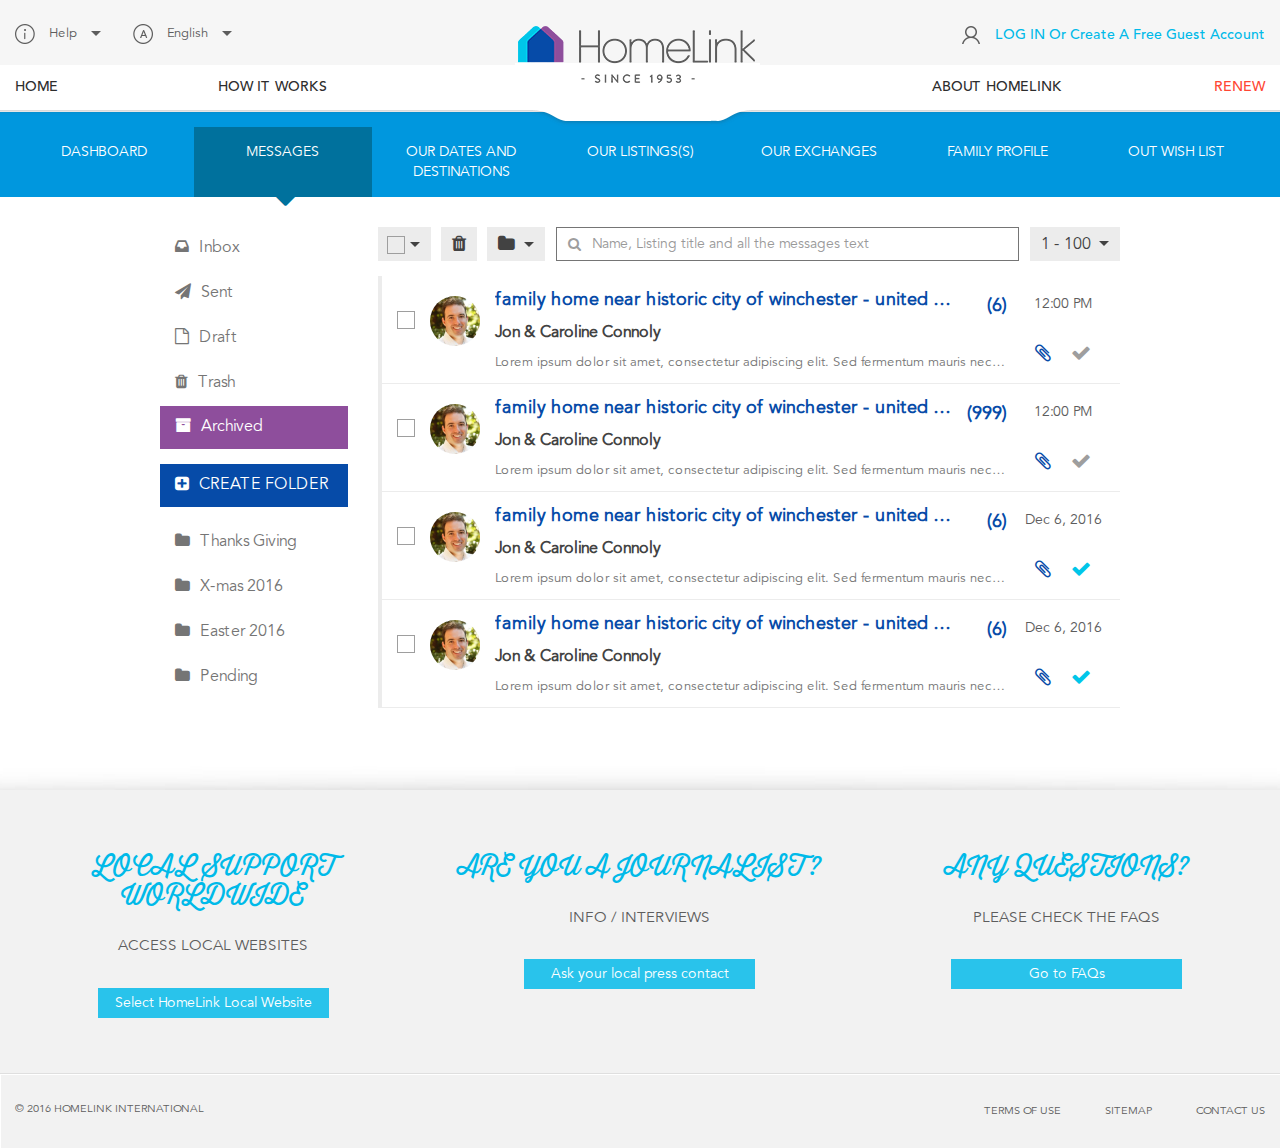
==== commit 656d2836: "Mark as All checkbox Added" ====
--- a/archived.html
+++ b/archived.html
@@ -276,7 +276,11 @@
             					<div class="row">
             						<div class="col-sm-3 mark-checked">
                                         <div class="dropdown action-box">
-                                            <input type="checkbox" />
+                                            <div class="img-checkbox checked">
+                                                <input type="checkbox" id="checkbox1" />
+                                                <label for="checkbox1"></label>
+                                            </div>
+
                                             <button class="btn dropdown-toggle" type="button" data-toggle="dropdown">
                                                 <span class="caret"></span>
                                             </button>
@@ -330,8 +334,8 @@
                             <div class="content-list-row">
                                 <div class="row">
                                     <div class="col-sm-2 img-checkbox">
-                                        <input type="checkbox" id="checkbox1" />
-                                        <label for="checkbox1"></label>
+                                        <input type="checkbox" id="checkbox2" />
+                                        <label for="checkbox2"></label>
                                         <img src="images/user-pic.jpg" alt="archived" />
                                     </div>
                                     <div class="col-sm-8 remove-padding-horizontal">
@@ -357,8 +361,8 @@
                             <div class="content-list-row">
                                 <div class="row">
                                     <div class="col-sm-2 img-checkbox">
-                                        <input type="checkbox" id="checkbox2" />
-                                        <label for="checkbox2"></label>
+                                        <input type="checkbox" id="checkbox3" />
+                                        <label for="checkbox3"></label>
                                         <img src="images/user-pic.jpg" alt="archived" />
                                     </div>
                                     <div class="col-sm-8 remove-padding-horizontal">
@@ -384,8 +388,8 @@
                             <div class="content-list-row">
                                 <div class="row">
                                     <div class="col-sm-2 img-checkbox">
-                                        <input type="checkbox" id="checkbox3" />
-                                        <label for="checkbox3"></label>
+                                        <input type="checkbox" id="checkbox4" />
+                                        <label for="checkbox4"></label>
                                         <img src="images/user-pic.jpg" alt="archived" />
                                     </div>
                                     <div class="col-sm-8 remove-padding-horizontal">
@@ -411,8 +415,8 @@
                             <div class="content-list-row">
                                 <div class="row">
                                     <div class="col-sm-2 img-checkbox">
-                                        <input type="checkbox" id="checkbox4" />
-                                        <label for="checkbox4"></label>
+                                        <input type="checkbox" id="checkbox5" />
+                                        <label for="checkbox5"></label>
                                         <img src="images/user-pic.jpg" alt="archived" />
                                     </div>
                                     <div class="col-sm-8 remove-padding-horizontal">
--- a/css/style.css
+++ b/css/style.css
@@ -1586,24 +1586,36 @@
     float: left;
     margin-right: 10px;
 }
+#main-wrapper .content-list .content-list-header .action-box .img-checkbox label {
+    position: absolute;
+}
+#main-wrapper .content-list .content-list-header .action-box .img-checkbox input[type="checkbox"] + label:before {
+    top: 9px;
+    left: 9px;
+}
+#main-wrapper .content-list .content-list-header .action-box .img-checkbox input[type="checkbox"]:checked + label:after {
+    top: 12px;
+    left: 12px;
+}
 #main-wrapper .content-list .content-list-header .mark-checked {
     padding-right: 0;
 }
 #main-wrapper .content-list .content-list-header .mark-checked .action-box:first-child .dropdown-toggle {
     padding-left: 27.5px;
 }
-#main-wrapper .content-list .content-list-header .mark-checked .action-box:first-child input[type="checkbox"] {
+/*#main-wrapper .content-list .content-list-header .mark-checked .action-box:first-child input[type="checkbox"] {
     position: absolute;
     top: 7px;
     left: 10px;
-}
+}*/
 #main-wrapper .content-list .content-list-header .action-box .dropdown-toggle {
     background: #ececec;
-    font-size: 16px;
-    padding: 6px 10.5px 4px 10.5px;
+    font-size: 18px;
+    padding: 5px 10px 3px 10px;
 }
 #main-wrapper .content-list .content-list-header .action-box .dropdown-toggle {
     color: #424242;
+    height: 34px;
 }
 #main-wrapper .content-list .content-list-header .action-box .dropdown-toggle .caret {
     border-top: 5px dashed;
@@ -1617,6 +1629,7 @@
 }
 #main-wrapper .content-list .content-list-header .pagination-tab {
     width: 15%;
+    padding-left: 10.5px;
 }
 #main-wrapper .content-list .content-list-header .pagination-tab .action-box {
     width: 100%;
@@ -1626,6 +1639,12 @@
     font-size: 16px;
     width: 100%;
     display: block;
+}
+#main-wrapper .content-list .content-list-header .pagination-tab .dropdown-menu {
+    min-width: 100%;
+}
+#main-wrapper .content-list .content-list-header .pagination-tab .dropdown-menu li a {
+    padding: 3px 12px;
 }
 #main-wrapper .content-list h4.blue-text {
     color: #00c6e9;
@@ -1686,6 +1705,7 @@
 #main-wrapper .content-list .content-list-row.active {
     background: #ececec;
     border-left: 4px solid #00c6e9;
+    border-bottom: 1px solid #fff;
 }
 #main-wrapper .content-list .content-list-row h2 {
     color: #064ba8;
@@ -1741,12 +1761,15 @@
     white-space: nowrap;
     overflow: hidden;
 }
-#main-wrapper .content-list .content-list-row .img-checkbox input[type="checkbox"]:not(:checked),
-#main-wrapper .content-list .content-list-row .img-checkbox input[type="checkbox"]:checked {
+
+/* --------------- Custom Check Box --------------- */
+
+#main-wrapper .content-list .img-checkbox input[type="checkbox"]:not(:checked),
+#main-wrapper .content-list .img-checkbox input[type="checkbox"]:checked {
     position: absolute;
     left: -9999px;
 }
-#main-wrapper .content-list .content-list-row .img-checkbox input[type="checkbox"] + label:before {
+#main-wrapper .content-list .img-checkbox input[type="checkbox"] + label:before {
     content: "";
     position: absolute;
     top: 35px;
@@ -1755,7 +1778,7 @@
     height: 18px;
     border: 1px solid #9e9e9e;
 }
-#main-wrapper .content-list .content-list-row .img-checkbox input[type="checkbox"]:checked + label:after {
+#main-wrapper .content-list .img-checkbox input[type="checkbox"]:checked + label:after {
     content: "\f00c";
     position: absolute;
     font: 12px "FontAwesome";
@@ -1763,11 +1786,11 @@
     top: 38px;
     left: 33px;
 }
-#main-wrapper .content-list .content-list-row .img-checkbox input[type="checkbox"]:checked + label:before {
+#main-wrapper .content-list .img-checkbox input[type="checkbox"]:checked + label:before {
     background: #064ba8;
     border: 1px solid #064ba8;
 }
-#main-wrapper .content-list .content-list-row .img-checkbox img {
+#main-wrapper .content-list .img-checkbox img {
     position: absolute;
     top: 20px;
     left: 43px;
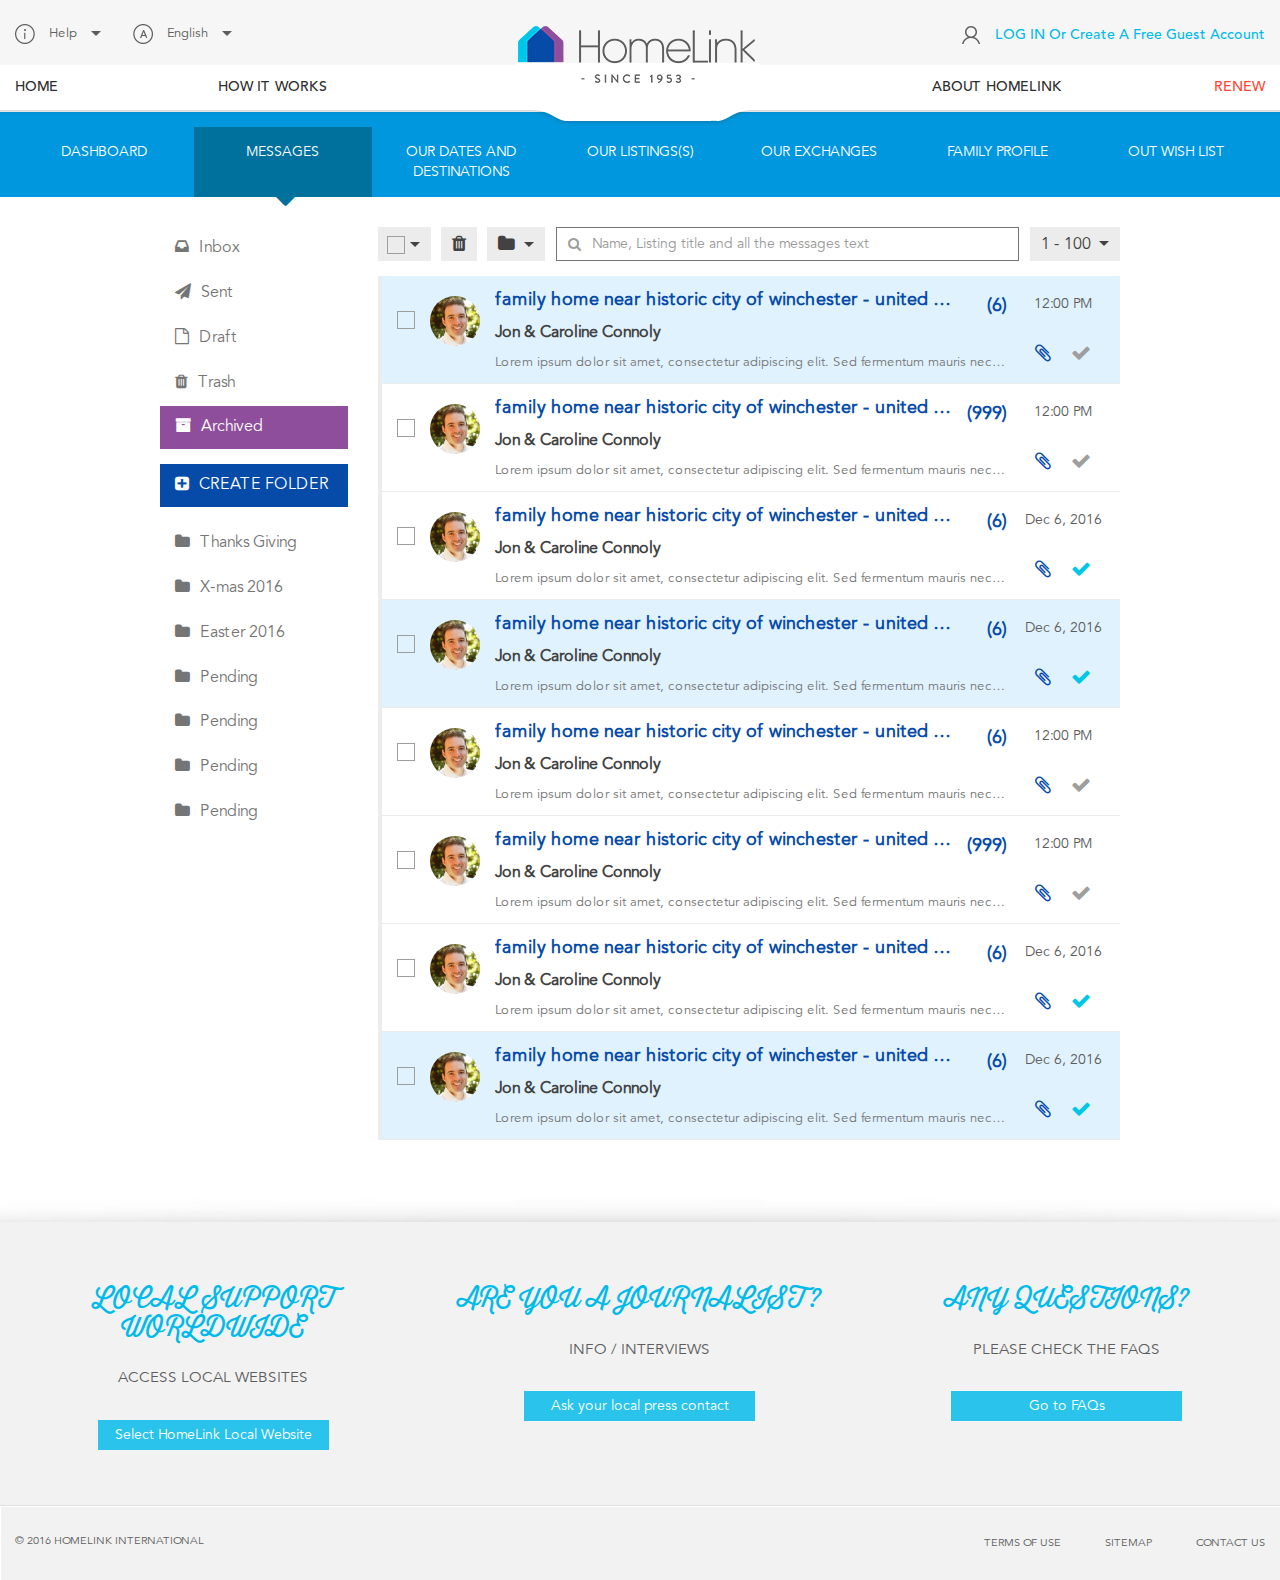
==== commit 5c8515a3: "Scrollbar and Unread class added" ====
--- a/archived.html
+++ b/archived.html
@@ -223,12 +223,10 @@
             					<li><a href="javascript:;"><i class="fa fa-trash"></i>Trash</a></li>
             					<li><a href="javascript:;" class="active"><i class="fa fa-archive"></i>Archived</a></li>
             				</ul>
-            				<ul class="nav nav-pills nav-stacked create-folder-list">
-            					<li>
-            						<a href="javascript:;" class="btn-create-folder" data-toggle="modal" data-target="#createFolderPopup">
-            							<i class="fa fa-plus-square"></i>Create Folder
-            						</a>
-            					</li>
+                            <a href="javascript:;" class="btn-create-folder" data-toggle="modal" data-target="#createFolderPopup">
+                                <i class="fa fa-plus-square"></i>Create Folder
+                            </a>
+            				<ul class="nav nav-pills nav-stacked create-folder-list custom-scrollbar">
                                 <li>
                                     <a href="javascript:;" class="ellipsis">
                                         <i class="fa fa-folder"></i>Thanks Giving
@@ -259,7 +257,97 @@
                                         <li><a href="javascript:;" data-toggle="modal" data-target="#settingsDeletePopup">Delete</a></li>
                                     </ul>
                                 </li>
-            					<li>
+                                <li>
+                                    <a href="javascript:;" class="ellipsis">
+                                        <i class="fa fa-folder"></i>Pending
+                                        <i class="fa fa-cog" data-toggle="modal" data-target="#settingsPopup"></i>
+                                    </a>
+                                    <ul class="settings-menu">
+                                        <li><a href="javascript:;" data-toggle="modal" data-target="#settingsEditPopup">Edit</a></li>
+                                        <li><a href="javascript:;" data-toggle="modal" data-target="#settingsDeletePopup">Delete</a></li>
+                                    </ul>
+                                </li>
+                                <li>
+                                    <a href="javascript:;" class="ellipsis">
+                                        <i class="fa fa-folder"></i>Pending
+                                        <i class="fa fa-cog" data-toggle="modal" data-target="#settingsPopup"></i>
+                                    </a>
+                                    <ul class="settings-menu">
+                                        <li><a href="javascript:;" data-toggle="modal" data-target="#settingsEditPopup">Edit</a></li>
+                                        <li><a href="javascript:;" data-toggle="modal" data-target="#settingsDeletePopup">Delete</a></li>
+                                    </ul>
+                                </li>
+                                <li>
+                                    <a href="javascript:;" class="ellipsis">
+                                        <i class="fa fa-folder"></i>Pending
+                                        <i class="fa fa-cog" data-toggle="modal" data-target="#settingsPopup"></i>
+                                    </a>
+                                    <ul class="settings-menu">
+                                        <li><a href="javascript:;" data-toggle="modal" data-target="#settingsEditPopup">Edit</a></li>
+                                        <li><a href="javascript:;" data-toggle="modal" data-target="#settingsDeletePopup">Delete</a></li>
+                                    </ul>
+                                </li>
+                                <li>
+                                    <a href="javascript:;" class="ellipsis">
+                                        <i class="fa fa-folder"></i>Pending
+                                        <i class="fa fa-cog" data-toggle="modal" data-target="#settingsPopup"></i>
+                                    </a>
+                                    <ul class="settings-menu">
+                                        <li><a href="javascript:;" data-toggle="modal" data-target="#settingsEditPopup">Edit</a></li>
+                                        <li><a href="javascript:;" data-toggle="modal" data-target="#settingsDeletePopup">Delete</a></li>
+                                    </ul>
+                                </li>
+                                <li>
+                                    <a href="javascript:;" class="ellipsis">
+                                        <i class="fa fa-folder"></i>Pending
+                                        <i class="fa fa-cog" data-toggle="modal" data-target="#settingsPopup"></i>
+                                    </a>
+                                    <ul class="settings-menu">
+                                        <li><a href="javascript:;" data-toggle="modal" data-target="#settingsEditPopup">Edit</a></li>
+                                        <li><a href="javascript:;" data-toggle="modal" data-target="#settingsDeletePopup">Delete</a></li>
+                                    </ul>
+                                </li>
+                                <li>
+                                    <a href="javascript:;" class="ellipsis">
+                                        <i class="fa fa-folder"></i>Pending
+                                        <i class="fa fa-cog" data-toggle="modal" data-target="#settingsPopup"></i>
+                                    </a>
+                                    <ul class="settings-menu">
+                                        <li><a href="javascript:;" data-toggle="modal" data-target="#settingsEditPopup">Edit</a></li>
+                                        <li><a href="javascript:;" data-toggle="modal" data-target="#settingsDeletePopup">Delete</a></li>
+                                    </ul>
+                                </li>
+                                <li>
+                                    <a href="javascript:;" class="ellipsis">
+                                        <i class="fa fa-folder"></i>Pending
+                                        <i class="fa fa-cog" data-toggle="modal" data-target="#settingsPopup"></i>
+                                    </a>
+                                    <ul class="settings-menu">
+                                        <li><a href="javascript:;" data-toggle="modal" data-target="#settingsEditPopup">Edit</a></li>
+                                        <li><a href="javascript:;" data-toggle="modal" data-target="#settingsDeletePopup">Delete</a></li>
+                                    </ul>
+                                </li>
+                                <li>
+                                    <a href="javascript:;" class="ellipsis">
+                                        <i class="fa fa-folder"></i>Pending
+                                        <i class="fa fa-cog" data-toggle="modal" data-target="#settingsPopup"></i>
+                                    </a>
+                                    <ul class="settings-menu">
+                                        <li><a href="javascript:;" data-toggle="modal" data-target="#settingsEditPopup">Edit</a></li>
+                                        <li><a href="javascript:;" data-toggle="modal" data-target="#settingsDeletePopup">Delete</a></li>
+                                    </ul>
+                                </li>
+                                <li>
+                                    <a href="javascript:;" class="ellipsis">
+                                        <i class="fa fa-folder"></i>Pending
+                                        <i class="fa fa-cog" data-toggle="modal" data-target="#settingsPopup"></i>
+                                    </a>
+                                    <ul class="settings-menu">
+                                        <li><a href="javascript:;" data-toggle="modal" data-target="#settingsEditPopup">Edit</a></li>
+                                        <li><a href="javascript:;" data-toggle="modal" data-target="#settingsDeletePopup">Delete</a></li>
+                                    </ul>
+                                </li>
+                                <li>
                                     <a href="javascript:;" class="ellipsis">
                                         <i class="fa fa-folder"></i>Pending
                                         <i class="fa fa-cog" data-toggle="modal" data-target="#settingsPopup"></i>
@@ -278,13 +366,15 @@
                                         <div class="dropdown action-box">
                                             <div class="img-checkbox checked">
                                                 <input type="checkbox" id="checkbox1" />
-                                                <label for="checkbox1"></label>
+                                                <label for="checkbox1">
+                                                    <i class="fa fa-minus" aria-hidden="true"></i>
+                                                </label>
                                             </div>
 
                                             <button class="btn dropdown-toggle" type="button" data-toggle="dropdown">
                                                 <span class="caret"></span>
                                             </button>
-                                            <ul class="dropdown-menu">
+                                            <ul class="dropdown-menu custom-scrollbar">
                                                 <li><a href="javascript:;">none</a></li>
                                                 <li><a href="javascript:;">check all</a></li>
                                                 <li><a href="javascript:;">check all read</a></li>
@@ -300,7 +390,7 @@
                                             <button class="btn dropdown-toggle" type="button" data-toggle="dropdown">
                                                 <i class="fa fa-folder"></i>
                                               <span class="caret"></span></button>
-                                              <ul class="dropdown-menu">
+                                              <ul class="dropdown-menu custom-scrollbar">
                                                 <li><a href="javascript:;">Thanks Giving</a></li>
                                                 <li><a href="javascript:;">X-mas 2016</a></li>
                                                 <li><a href="javascript:;">Easter 2016</a></li>
@@ -321,119 +411,233 @@
                                             <button class="btn dropdown-toggle" type="button" data-toggle="dropdown">1 - 100
                                             <span class="caret"></span>
                                             </button>
-                                            <ul class="dropdown-menu">
+                                            <ul class="dropdown-menu custom-scrollbar">
                                                 <li><a href="javascript:;">101 - 200</a></li>
                                                 <li><a href="javascript:;">201 - 300</a></li>
                                                 <li><a href="javascript:;">301 - 400</a></li>
+                                                <li><a href="javascript:;">401 - 500</a></li>
+                                                <li><a href="javascript:;">501 - 600</a></li>
+                                                <li><a href="javascript:;">601 - 700</a></li>
                                             </ul>
                                         </div>
 	    							</div>
 	    						</div>
 	    					</nav>
 
-                            <div class="content-list-row">
-                                <div class="row">
-                                    <div class="col-sm-2 img-checkbox">
-                                        <input type="checkbox" id="checkbox2" />
-                                        <label for="checkbox2"></label>
-                                        <img src="images/user-pic.jpg" alt="archived" />
-                                    </div>
-                                    <div class="col-sm-8 remove-padding-horizontal">
-                                        <h2>
-                                            <a href="Javascript:;" class="ellipsis">family home near historic city of winchester - united family home near historic city of winchester - united</a>
-                                            <span>(6)</span>
-                                        </h2>
-                                        <p class="mailer-name">Jon & Caroline Connoly</p>
-                                        <p class="mail-content ellipsis">
-                                            Lorem ipsum dolor sit amet, consectetur adipiscing elit. Sed fermentum mauris nec ex aliquet efficitur. Pellentesque placerat vulputate interdum. In rhoncus lacus at.
-                                        </p>
-                                    </div>
-                                    <div class="col-sm-2 time">
-                                        12:00 PM
-                                        <div class="attached-files">
-                                            <i class="fa fa-paperclip"></i>
-                                            <i class="fa fa-check"></i>
-                                        </div>
-                                    </div>
-                                </div>
-                            </div>
-
-                            <div class="content-list-row">
-                                <div class="row">
-                                    <div class="col-sm-2 img-checkbox">
-                                        <input type="checkbox" id="checkbox3" />
-                                        <label for="checkbox3"></label>
-                                        <img src="images/user-pic.jpg" alt="archived" />
-                                    </div>
-                                    <div class="col-sm-8 remove-padding-horizontal">
-                                        <h2>
-                                            <a href="Javascript:;" class="ellipsis">family home near historic city of winchester - united family home near historic city of winchester - united</a>
-                                            <span>(999)</span>
-                                        </h2>
-                                        <p class="mailer-name">Jon & Caroline Connoly</p>
-                                        <p class="mail-content ellipsis">
-                                            Lorem ipsum dolor sit amet, consectetur adipiscing elit. Sed fermentum mauris nec ex aliquet efficitur. Pellentesque placerat vulputate interdum. In rhoncus lacus at.
-                                        </p>
-                                    </div>
-                                    <div class="col-sm-2 time">
-                                        12:00 PM
-                                        <div class="attached-files">
-                                            <i class="fa fa-paperclip"></i>
-                                            <i class="fa fa-check"></i>
-                                        </div>
-                                    </div>
-                                </div>
-                            </div>
-
-                            <div class="content-list-row">
-                                <div class="row">
-                                    <div class="col-sm-2 img-checkbox">
-                                        <input type="checkbox" id="checkbox4" />
-                                        <label for="checkbox4"></label>
-                                        <img src="images/user-pic.jpg" alt="archived" />
-                                    </div>
-                                    <div class="col-sm-8 remove-padding-horizontal">
-                                        <h2>
-                                            <a href="Javascript:;" class="ellipsis">family home near historic city of winchester - united family home near historic city of winchester - united</a>
-                                            <span>(6)</span>
-                                        </h2>
-                                        <p class="mailer-name">Jon & Caroline Connoly</p>
-                                        <p class="mail-content ellipsis">
-                                            Lorem ipsum dolor sit amet, consectetur adipiscing elit. Sed fermentum mauris nec ex aliquet efficitur. Pellentesque placerat vulputate interdum. In rhoncus lacus at.
-                                        </p>
-                                    </div>
-                                    <div class="col-sm-2 time">
-                                        Dec 6, 2016
-                                        <div class="attached-files">
-                                            <i class="fa fa-paperclip"></i>
-                                            <i class="fa fa-check active"></i>
-                                        </div>
-                                    </div>
-                                </div>
-                            </div>
-
-                            <div class="content-list-row">
-                                <div class="row">
-                                    <div class="col-sm-2 img-checkbox">
-                                        <input type="checkbox" id="checkbox5" />
-                                        <label for="checkbox5"></label>
-                                        <img src="images/user-pic.jpg" alt="archived" />
-                                    </div>
-                                    <div class="col-sm-8 remove-padding-horizontal">
-                                        <h2>
-                                            <a href="Javascript:;" class="ellipsis">family home near historic city of winchester - united family home near historic city of winchester - united</a>
-                                            <span>(6)</span>
-                                        </h2>
-                                        <p class="mailer-name">Jon & Caroline Connoly</p>
-                                        <p class="mail-content ellipsis">
-                                            Lorem ipsum dolor sit amet, consectetur adipiscing elit. Sed fermentum mauris nec ex aliquet efficitur. Pellentesque placerat vulputate interdum. In rhoncus lacus at.
-                                        </p>
-                                    </div>
-                                    <div class="col-sm-2 time">
-                                        Dec 6, 2016
-                                        <div class="attached-files">
-                                            <i class="fa fa-paperclip"></i>
-                                            <i class="fa fa-check active"></i>
+                            <div class="content-list-row-wrapper">
+
+                                <div class="content-list-row unread-mail">
+                                    <div class="row">
+                                        <div class="col-sm-2 img-checkbox">
+                                            <input type="checkbox" id="checkbox2" />
+                                            <label for="checkbox2"></label>
+                                            <img src="images/user-pic.jpg" alt="archived" />
+                                        </div>
+                                        <div class="col-sm-8 remove-padding-horizontal">
+                                            <h2>
+                                                <a href="Javascript:;" class="ellipsis">family home near historic city of winchester - united family home near historic city of winchester - united</a>
+                                                <span>(6)</span>
+                                            </h2>
+                                            <p class="mailer-name">Jon & Caroline Connoly</p>
+                                            <p class="mail-content ellipsis">
+                                                Lorem ipsum dolor sit amet, consectetur adipiscing elit. Sed fermentum mauris nec ex aliquet efficitur. Pellentesque placerat vulputate interdum. In rhoncus lacus at.
+                                            </p>
+                                        </div>
+                                        <div class="col-sm-2 time">
+                                            12:00 PM
+                                            <div class="attached-files">
+                                                <i class="fa fa-paperclip"></i>
+                                                <i class="fa fa-check"></i>
+                                            </div>
+                                        </div>
+                                    </div>
+                                </div>
+
+                                <div class="content-list-row">
+                                    <div class="row">
+                                        <div class="col-sm-2 img-checkbox">
+                                            <input type="checkbox" id="checkbox3" />
+                                            <label for="checkbox3"></label>
+                                            <img src="images/user-pic.jpg" alt="archived" />
+                                        </div>
+                                        <div class="col-sm-8 remove-padding-horizontal">
+                                            <h2>
+                                                <a href="Javascript:;" class="ellipsis">family home near historic city of winchester - united family home near historic city of winchester - united</a>
+                                                <span>(999)</span>
+                                            </h2>
+                                            <p class="mailer-name">Jon & Caroline Connoly</p>
+                                            <p class="mail-content ellipsis">
+                                                Lorem ipsum dolor sit amet, consectetur adipiscing elit. Sed fermentum mauris nec ex aliquet efficitur. Pellentesque placerat vulputate interdum. In rhoncus lacus at.
+                                            </p>
+                                        </div>
+                                        <div class="col-sm-2 time">
+                                            12:00 PM
+                                            <div class="attached-files">
+                                                <i class="fa fa-paperclip"></i>
+                                                <i class="fa fa-check"></i>
+                                            </div>
+                                        </div>
+                                    </div>
+                                </div>
+
+                                <div class="content-list-row">
+                                    <div class="row">
+                                        <div class="col-sm-2 img-checkbox">
+                                            <input type="checkbox" id="checkbox4" />
+                                            <label for="checkbox4"></label>
+                                            <img src="images/user-pic.jpg" alt="archived" />
+                                        </div>
+                                        <div class="col-sm-8 remove-padding-horizontal">
+                                            <h2>
+                                                <a href="Javascript:;" class="ellipsis">family home near historic city of winchester - united family home near historic city of winchester - united</a>
+                                                <span>(6)</span>
+                                            </h2>
+                                            <p class="mailer-name">Jon & Caroline Connoly</p>
+                                            <p class="mail-content ellipsis">
+                                                Lorem ipsum dolor sit amet, consectetur adipiscing elit. Sed fermentum mauris nec ex aliquet efficitur. Pellentesque placerat vulputate interdum. In rhoncus lacus at.
+                                            </p>
+                                        </div>
+                                        <div class="col-sm-2 time">
+                                            Dec 6, 2016
+                                            <div class="attached-files">
+                                                <i class="fa fa-paperclip"></i>
+                                                <i class="fa fa-check active"></i>
+                                            </div>
+                                        </div>
+                                    </div>
+                                </div>
+
+                                <div class="content-list-row unread-mail">
+                                    <div class="row">
+                                        <div class="col-sm-2 img-checkbox">
+                                            <input type="checkbox" id="checkbox5" />
+                                            <label for="checkbox5"></label>
+                                            <img src="images/user-pic.jpg" alt="archived" />
+                                        </div>
+                                        <div class="col-sm-8 remove-padding-horizontal">
+                                            <h2>
+                                                <a href="Javascript:;" class="ellipsis">family home near historic city of winchester - united family home near historic city of winchester - united</a>
+                                                <span>(6)</span>
+                                            </h2>
+                                            <p class="mailer-name">Jon & Caroline Connoly</p>
+                                            <p class="mail-content ellipsis">
+                                                Lorem ipsum dolor sit amet, consectetur adipiscing elit. Sed fermentum mauris nec ex aliquet efficitur. Pellentesque placerat vulputate interdum. In rhoncus lacus at.
+                                            </p>
+                                        </div>
+                                        <div class="col-sm-2 time">
+                                            Dec 6, 2016
+                                            <div class="attached-files">
+                                                <i class="fa fa-paperclip"></i>
+                                                <i class="fa fa-check active"></i>
+                                            </div>
+                                        </div>
+                                    </div>
+                                </div>
+
+                                <div class="content-list-row">
+                                    <div class="row">
+                                        <div class="col-sm-2 img-checkbox">
+                                            <input type="checkbox" id="checkbox6" />
+                                            <label for="checkbox6"></label>
+                                            <img src="images/user-pic.jpg" alt="archived" />
+                                        </div>
+                                        <div class="col-sm-8 remove-padding-horizontal">
+                                            <h2>
+                                                <a href="Javascript:;" class="ellipsis">family home near historic city of winchester - united family home near historic city of winchester - united</a>
+                                                <span>(6)</span>
+                                            </h2>
+                                            <p class="mailer-name">Jon & Caroline Connoly</p>
+                                            <p class="mail-content ellipsis">
+                                                Lorem ipsum dolor sit amet, consectetur adipiscing elit. Sed fermentum mauris nec ex aliquet efficitur. Pellentesque placerat vulputate interdum. In rhoncus lacus at.
+                                            </p>
+                                        </div>
+                                        <div class="col-sm-2 time">
+                                            12:00 PM
+                                            <div class="attached-files">
+                                                <i class="fa fa-paperclip"></i>
+                                                <i class="fa fa-check"></i>
+                                            </div>
+                                        </div>
+                                    </div>
+                                </div>
+
+                                <div class="content-list-row">
+                                    <div class="row">
+                                        <div class="col-sm-2 img-checkbox">
+                                            <input type="checkbox" id="checkbox7" />
+                                            <label for="checkbox7"></label>
+                                            <img src="images/user-pic.jpg" alt="archived" />
+                                        </div>
+                                        <div class="col-sm-8 remove-padding-horizontal">
+                                            <h2>
+                                                <a href="Javascript:;" class="ellipsis">family home near historic city of winchester - united family home near historic city of winchester - united</a>
+                                                <span>(999)</span>
+                                            </h2>
+                                            <p class="mailer-name">Jon & Caroline Connoly</p>
+                                            <p class="mail-content ellipsis">
+                                                Lorem ipsum dolor sit amet, consectetur adipiscing elit. Sed fermentum mauris nec ex aliquet efficitur. Pellentesque placerat vulputate interdum. In rhoncus lacus at.
+                                            </p>
+                                        </div>
+                                        <div class="col-sm-2 time">
+                                            12:00 PM
+                                            <div class="attached-files">
+                                                <i class="fa fa-paperclip"></i>
+                                                <i class="fa fa-check"></i>
+                                            </div>
+                                        </div>
+                                    </div>
+                                </div>
+
+                                <div class="content-list-row">
+                                    <div class="row">
+                                        <div class="col-sm-2 img-checkbox">
+                                            <input type="checkbox" id="checkbox8" />
+                                            <label for="checkbox8"></label>
+                                            <img src="images/user-pic.jpg" alt="archived" />
+                                        </div>
+                                        <div class="col-sm-8 remove-padding-horizontal">
+                                            <h2>
+                                                <a href="Javascript:;" class="ellipsis">family home near historic city of winchester - united family home near historic city of winchester - united</a>
+                                                <span>(6)</span>
+                                            </h2>
+                                            <p class="mailer-name">Jon & Caroline Connoly</p>
+                                            <p class="mail-content ellipsis">
+                                                Lorem ipsum dolor sit amet, consectetur adipiscing elit. Sed fermentum mauris nec ex aliquet efficitur. Pellentesque placerat vulputate interdum. In rhoncus lacus at.
+                                            </p>
+                                        </div>
+                                        <div class="col-sm-2 time">
+                                            Dec 6, 2016
+                                            <div class="attached-files">
+                                                <i class="fa fa-paperclip"></i>
+                                                <i class="fa fa-check active"></i>
+                                            </div>
+                                        </div>
+                                    </div>
+                                </div>
+
+                                <div class="content-list-row unread-mail">
+                                    <div class="row">
+                                        <div class="col-sm-2 img-checkbox">
+                                            <input type="checkbox" id="checkbox9" />
+                                            <label for="checkbox9"></label>
+                                            <img src="images/user-pic.jpg" alt="archived" />
+                                        </div>
+                                        <div class="col-sm-8 remove-padding-horizontal">
+                                            <h2>
+                                                <a href="Javascript:;" class="ellipsis">family home near historic city of winchester - united family home near historic city of winchester - united</a>
+                                                <span>(6)</span>
+                                            </h2>
+                                            <p class="mailer-name">Jon & Caroline Connoly</p>
+                                            <p class="mail-content ellipsis">
+                                                Lorem ipsum dolor sit amet, consectetur adipiscing elit. Sed fermentum mauris nec ex aliquet efficitur. Pellentesque placerat vulputate interdum. In rhoncus lacus at.
+                                            </p>
+                                        </div>
+                                        <div class="col-sm-2 time">
+                                            Dec 6, 2016
+                                            <div class="attached-files">
+                                                <i class="fa fa-paperclip"></i>
+                                                <i class="fa fa-check active"></i>
+                                            </div>
                                         </div>
                                     </div>
                                 </div>
--- a/css/style.css
+++ b/css/style.css
@@ -1443,20 +1443,49 @@
     color: #fff;
 }
 
+/* --------------- Custom Scrollbar --------------- */
+
+#main-wrapper .custom-scrollbar {
+    overflow: auto;
+}
+#main-wrapper .custom-scrollbar::-webkit-scrollbar-track
+{
+    -webkit-box-shadow: inset 0 0 6px rgba(0,0,0,0.3);
+    border-radius: 10px;
+    background-color: #F5F5F5;
+}
+#main-wrapper .custom-scrollbar::-webkit-scrollbar
+{
+    width: 6px;
+    background-color: #F5F5F5;
+}
+#main-wrapper .custom-scrollbar::-webkit-scrollbar-thumb {
+    border-radius: 10px;
+    -webkit-box-shadow: inset 0 0 6px rgba(0,0,0,.3);
+    background-color: #00c6e9;
+}
+
 /* --------------- Create Folder List --------------- */
 
-#main-wrapper .nav-pills.nav.create-folder-list>li>a.btn-create-folder {
+#main-wrapper .nav-pills.nav.create-folder-list {
+    max-height: 300px;
+}
+#main-wrapper a.btn-create-folder {
     background: #064ba8;
     color: #fff;
     margin-top: 15px;
-    margin-bottom: 20px;
+    margin-bottom: 15px;
     text-transform: uppercase;
-}
-#main-wrapper .nav-pills.nav.create-folder-list>li>a.btn-create-folder:hover:before {
+    display: block;
+    padding: 10px 15px;
+    font-size: 16px;
+}
+#main-wrapper a.btn-create-folder:hover:before {
     content: "";
 }
-#main-wrapper .nav-pills.nav.create-folder-list>li>a.btn-create-folder i {
+#main-wrapper a.btn-create-folder i {
     color: #fff;
+    margin-right: 10px;
 }
 #main-wrapper .sidebar-list {
     width: 22%;
@@ -1473,6 +1502,9 @@
 /*  float: left;*/
 }
 #main-wrapper .sidebar-list .nav-stacked li:first-child a {
+    margin: 0;
+}
+#main-wrapper .nav-pills.nav.create-folder-list>li:first-child a {
     margin: 0;
 }
 #main-wrapper .nav-pills.nav.create-folder-list>li a {
@@ -1589,6 +1621,16 @@
 #main-wrapper .content-list .content-list-header .action-box .img-checkbox label {
     position: absolute;
 }
+#main-wrapper .content-list .content-list-header .action-box .img-checkbox label i.fa-minus {
+    display: none;
+}
+#main-wrapper .content-list .content-list-header .action-box .img-checkbox input[type="checkbox"]:checked + label i.fa-minus {
+    position: absolute;
+    top: 12px;
+    left: 12px;
+    color: #fff;
+    display: block;
+}
 #main-wrapper .content-list .content-list-header .action-box .img-checkbox input[type="checkbox"] + label:before {
     top: 9px;
     left: 9px;
@@ -1599,6 +1641,9 @@
 }
 #main-wrapper .content-list .content-list-header .mark-checked {
     padding-right: 0;
+}
+#main-wrapper .content-list .content-list-header .action-box .dropdown-menu {
+    max-height: 150px;
 }
 #main-wrapper .content-list .content-list-header .mark-checked .action-box:first-child .dropdown-toggle {
     padding-left: 27.5px;
@@ -1699,8 +1744,9 @@
     border-left: 4px solid #ececec;
     border-bottom: 1px solid #ececec;
 }
-#main-wrapper .content-list .content-list-row:hover {
-    background: #f7f7f7;
+#main-wrapper .content-list .content-list-row.unread-mail {
+    background: #e1f2ff;
+    position: relative;
 }
 #main-wrapper .content-list .content-list-row.active {
     background: #ececec;
